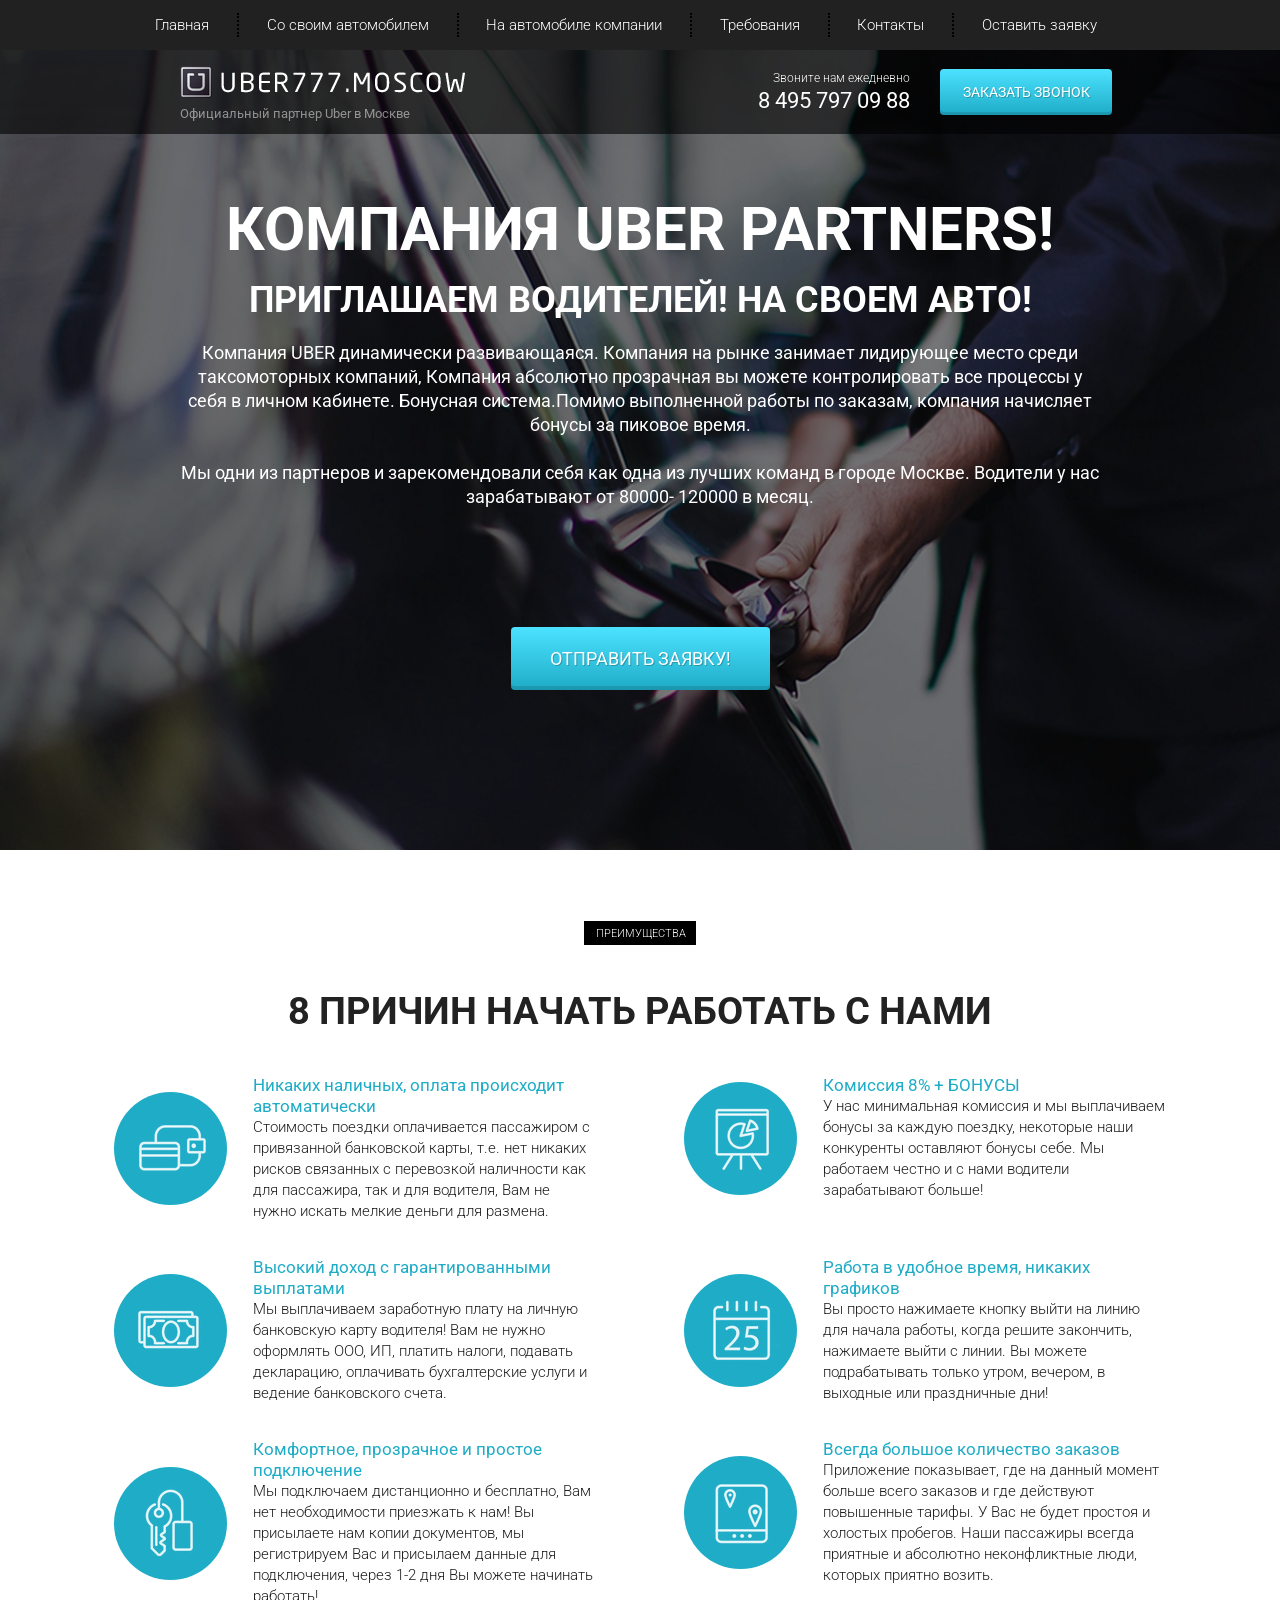
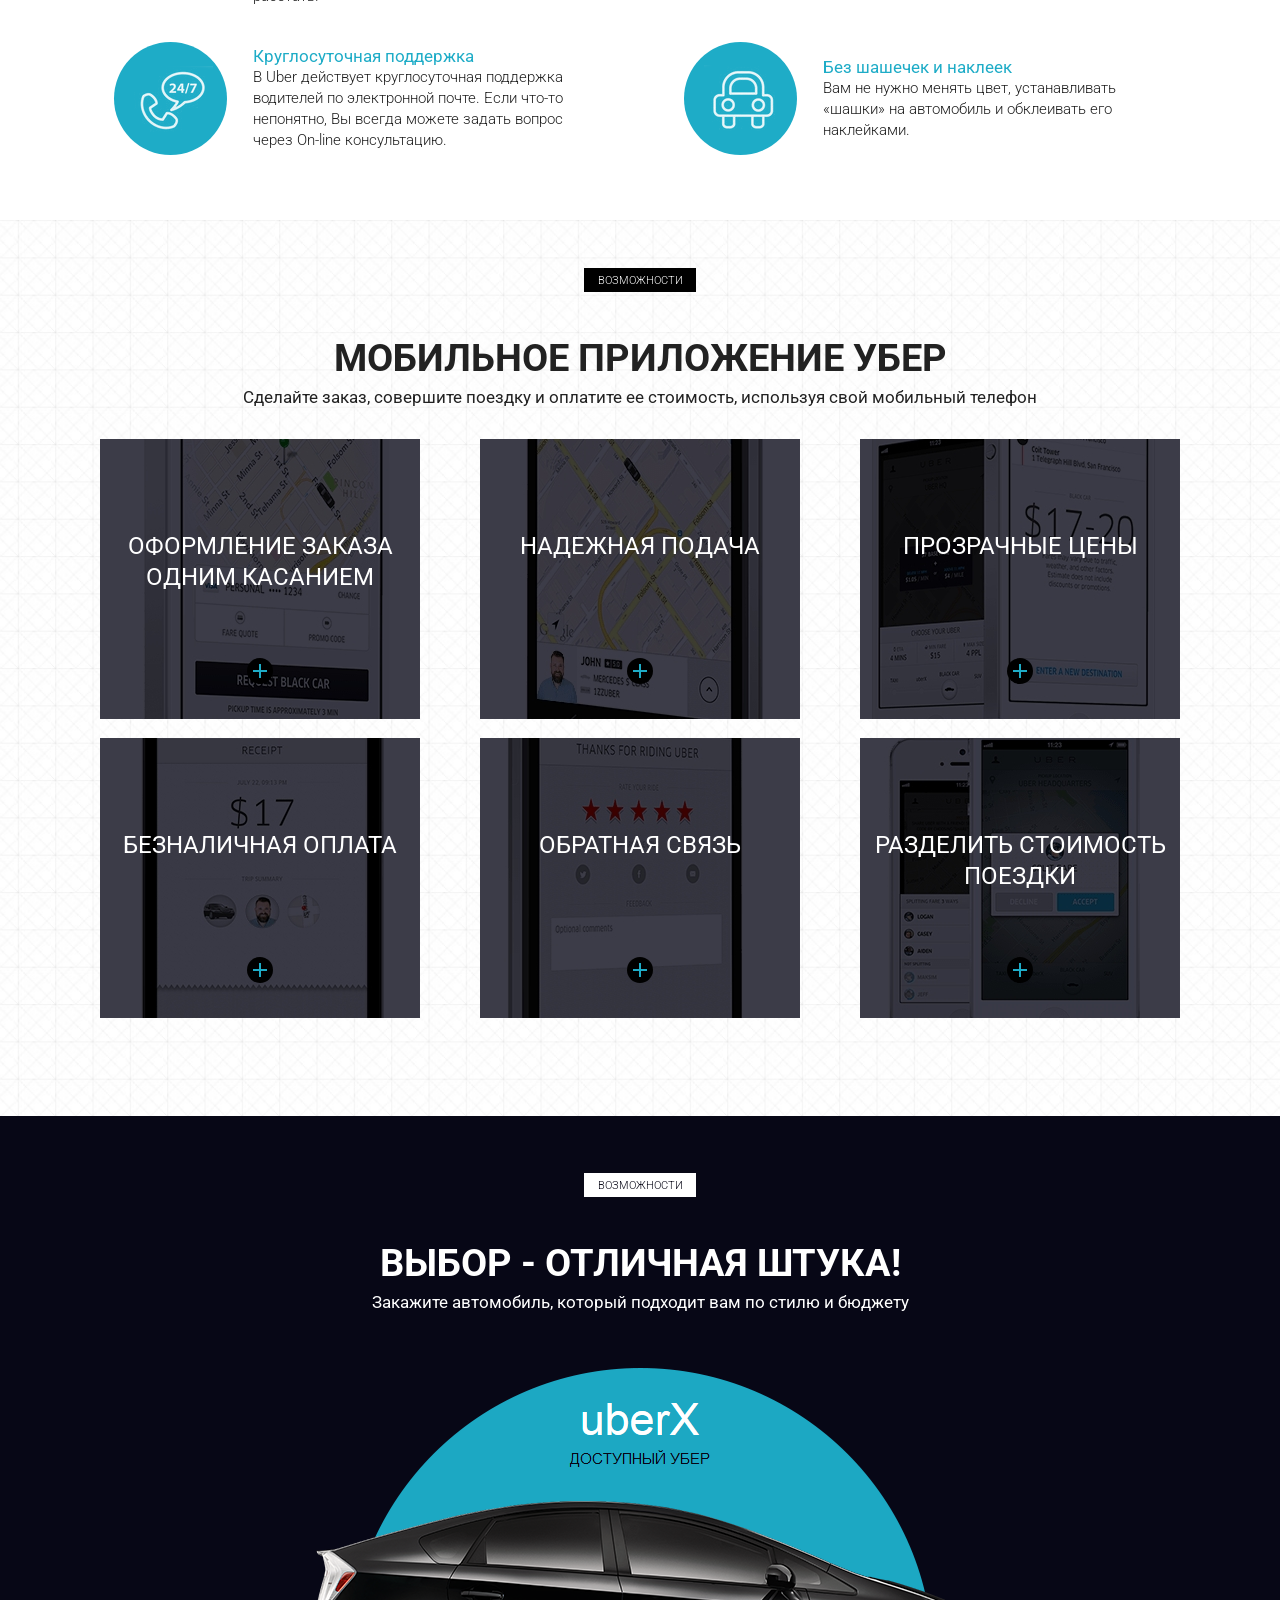
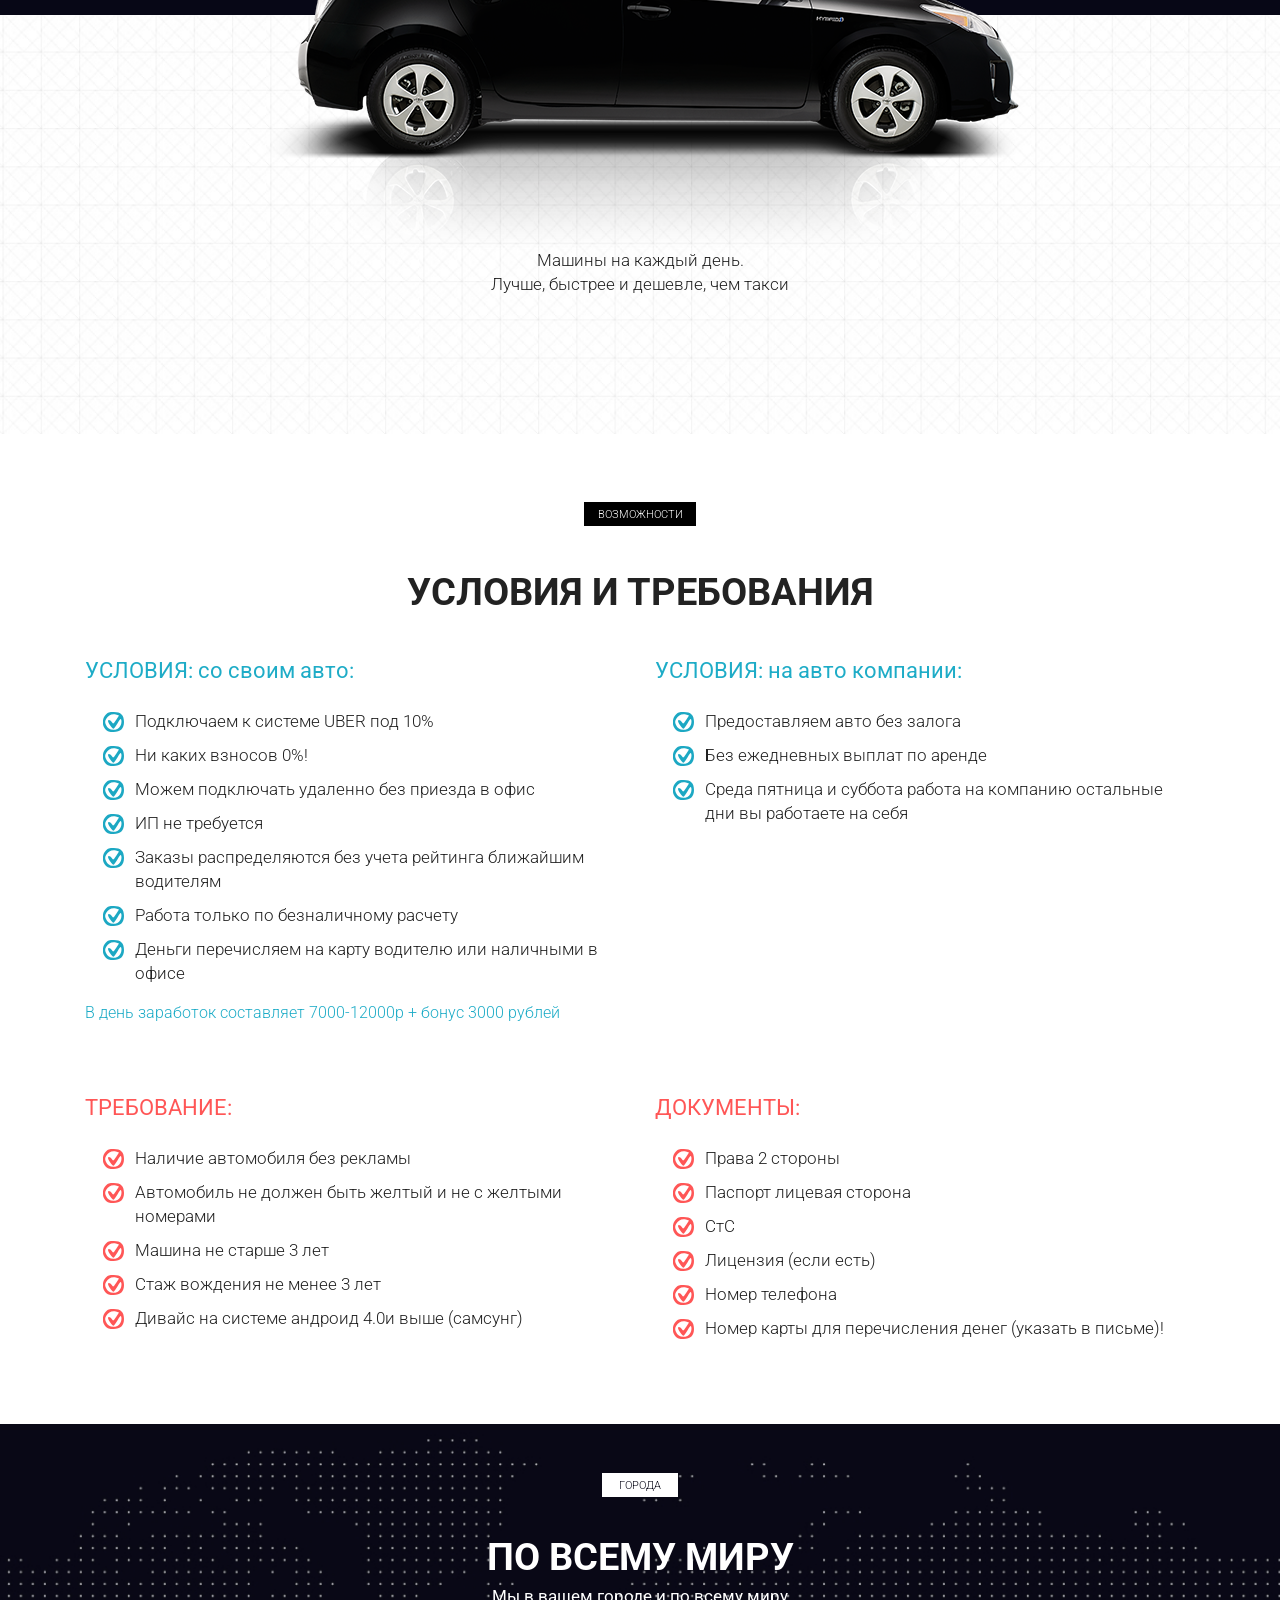
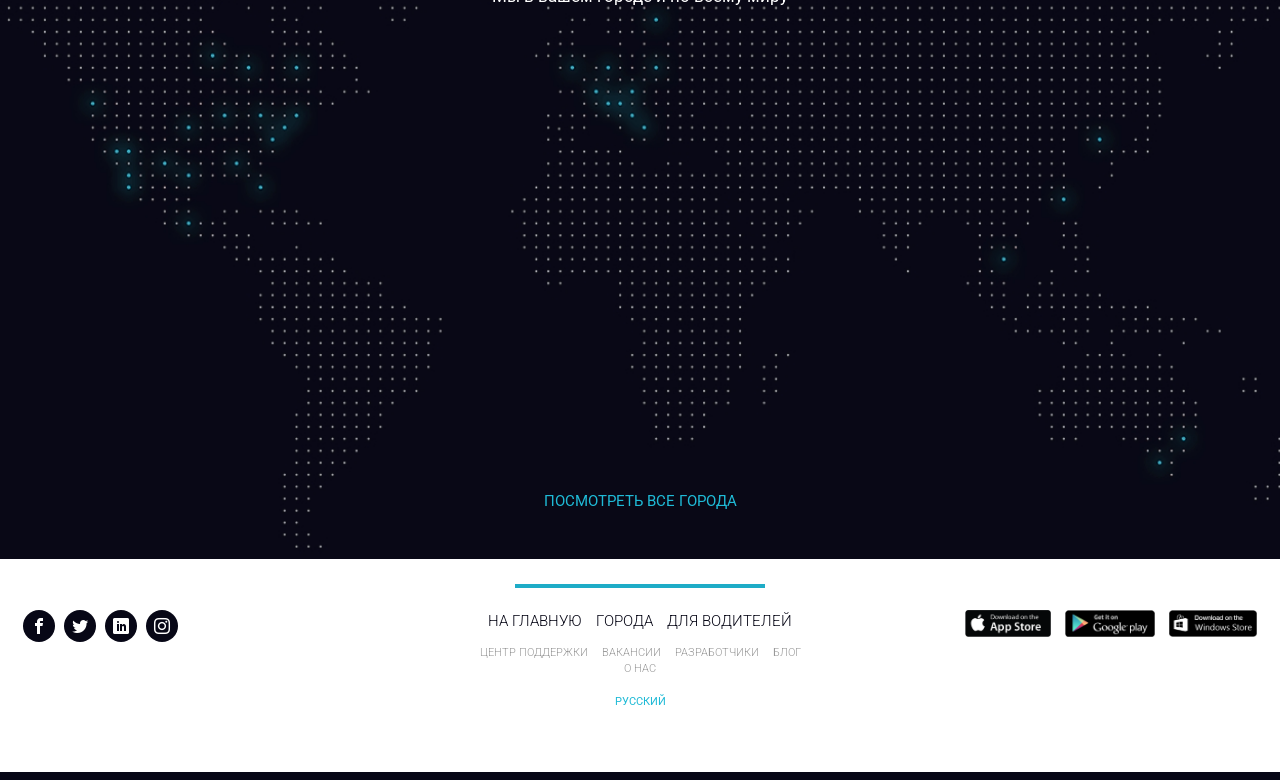
==== index.html @ c930a4eb "Add files via upload uber" ====
<!DOCTYPE html>
<html lang="en">
<head>
    <meta charset="UTF-8">
    <meta name="viewport" content="width=device-width, initial-scale=1.0">
    <meta http-equiv="X-UA-Compatible" content="ie=edge">
    <title>Uber</title>
    <meta name="description" content="Uber Partners Moscow">
    <link rel="icon" href="icons/favicon.ico" type="image/x-icon">
    <link rel="preconnect" href="https://fonts.googleapis.com">
    <link rel="preconnect" href="https://fonts.gstatic.com" crossorigin>
    <link href="https://fonts.googleapis.com/css2?family=Roboto:wght@300;400;700&display=swap" rel="stylesheet">
    <link rel="stylesheet" href="css/font.css">
    <link rel="stylesheet" href="css/bootstrap-reboot.min.css">
    <link rel="stylesheet" href="css/bootstrap-grid.min.css">
    <link rel="stylesheet" href="css/style.min.css">
</head>
<body>
    <header>

        <nav>
            <div class="container">
                <ul class="menu menu_active">
                    <li class="menu_item"><a href="#" class="menu_link">Главная</a></li>
                    <li class="menu_item"><a href="#conditions" class="menu_link">Со своим автомобилем</a></li>
                    <li class="menu_item"><a href="#conditions" class="menu_link">На автомобиле компании</a></li>
                    <li class="menu_item"><a href="#require" class="menu_link">Требования</a></li>
                    <li class="menu_item"><a href="#" class="menu_link">Контакты</a></li>
                    <li class="menu_item"><a href="#" class="menu_link">Оставить заявку</a></li>
                </ul>
            </div>
            <div class="hamburger hamburger_active">
                <span></span>
                <span></span>
                <span></span>
            </div>
        </nav>

        <div class="subheader">
            <div class="container">
                <div class="row">
                    <div class="col-6 col-md-4 offset-md-1">
                        <a href="#" class="subheader_logo"><img src="icons/logo.png" alt="logo"></a>
                        <div class="subheader_official">Официальный партнер Uber в Москве</div>
                    </div>
                    <div class="xs-hidden col-xl-2 offset-xl-2 col-md-3 offset-md-1">
                        <div class="subheader_call">Звоните нам ежедневно</div>
                        <a href="tel:84957970988" class="subheader_phone">8 495 797 09 88</a>
                    </div>
                    <div class="col-6 col-md-3 col-lg-2">
                        <a href="tel:84957970988" class="xs-visible subheader_phone">8 495 797 09 88</a>
<!--                         <a href="mailto:dzichonka@gmail.com">dzichonka@gmail.com"</a> -->
                        <button class="subheader_btn">заказать звонок</button>
                    </div>
                </div>
            </div>
        </div>

    </header>

    <section class="promo">
        <div class="container">
            <div class="row">
                <div class="col-md-12 col-lg-10 offset-lg-1">
                    <h1 class="promo_header">КОМПАНИЯ UBER PARTNERS!</h1>
                    <h2 class="promo_subheader">ПРИГЛАШАЕМ ВОДИТЕЛЕЙ! НА СВОЕМ АВТО!</h2>
                    <div class="xs-hidden promo_descr">Компания UBER  динамически развивающаяся. Компания на рынке занимает лидирующее место среди таксомоторных компаний, Компания абсолютно прозрачная вы можете контролировать все процессы у себя в личном кабинете. Бонуcная система.Помимо выполненной работы по заказам, компания начисляет бонусы за пиковое время.
                        <br><br>
                    Мы одни из партнеров и зарекомендовали себя как одна из лучших команд в городе Москве.  Водители у нас зарабатывают от 80000- 120000 в месяц.</div>
                    <button class="promo_btn">ОТПРАВИТЬ ЗАЯВКУ!</button>
                </div>
            </div>
        </div>
    </section>

    <section class="reasons">
        <div class="container">
            <div class="label">преимущества</div>
            <h2 class="title">8 причин начать работать с нами</h2>
            <div class="row">
                <div class="col-md-6">
                    <div class="reasons_block">
                        <div class="reasons_round">
                            <img src="icons/reasons/reason_1.png" alt="reason">
                        </div>
                        <div class="reasons_descr">
                            <div class="reasons_subtitle">Никаких наличных, оплата происходит автоматически</div>
                            <div class="reasons_text">Стоимость поездки оплачивается пассажиром с привязанной банковской карты, т.е. нет никаких рисков связанных с перевозкой наличности как для пассажира, так и для водителя, Вам не нужно искать мелкие деньги для размена.</div>
                        </div>
                    </div>
                </div>
                <div class="col-md-6">
                    <div class="reasons_block">
                        <div class="reasons_round">
                            <img src="icons/reasons/reason_2.png" alt="reason">
                        </div>
                        <div class="reasons_descr">
                            <div class="reasons_subtitle">Комиссия 8% + БОНУСЫ</div>
                            <div class="reasons_text">У нас минимальная комиссия и мы выплачиваем бонусы за каждую поездку, некоторые наши конкуренты оставляют бонусы себе. Мы работаем честно и с нами водители зарабатывают больше!</div>
                        </div>
                    </div>
                </div>
                <div class="col-md-6">
                    <div class="reasons_block">
                        <div class="reasons_round">
                            <img src="icons/reasons/reason_3.png" alt="reason">
                        </div>
                        <div class="reasons_descr">
                            <div class="reasons_subtitle">Высокий доход с гарантированными выплатами</div>
                            <div class="reasons_text">Мы выплачиваем заработную плату на личную банковскую карту водителя! Вам не нужно оформлять ООО, ИП, платить налоги, подавать декларацию, оплачивать бухгалтерские услуги и ведение банковского счета.</div>
                        </div>
                    </div>
                </div>
                <div class="col-md-6">
                    <div class="reasons_block">
                        <div class="reasons_round">
                            <img src="icons/reasons/reason_4.png" alt="reason">
                        </div>
                        <div class="reasons_descr">
                            <div class="reasons_subtitle">Работа в удобное время, никаких графиков</div>
                            <div class="reasons_text">Вы просто нажимаете кнопку выйти на линию для начала работы, когда решите закончить, нажимаете выйти с линии. Вы можете подрабатывать только утром, вечером, в выходные или праздничные дни!</div>
                        </div>
                    </div>
                </div>
                <div class="col-md-6">
                    <div class="reasons_block">
                        <div class="reasons_round">
                            <img src="icons/reasons/reason_5.png" alt="reason">
                        </div>
                        <div class="reasons_descr">
                            <div class="reasons_subtitle">Комфортное, прозрачное и простое подключение</div>
                            <div class="reasons_text">Мы подключаем дистанционно и бесплатно, Вам нет необходимости приезжать к нам! Вы присылаете нам копии документов, мы регистрируем Вас и присылаем данные для подключения, через 1-2 дня Вы можете начинать работать!</div>
                        </div>
                    </div>
                </div>
                <div class="col-md-6">
                    <div class="reasons_block">
                        <div class="reasons_round">
                            <img src="icons/reasons/reason_6.png" alt="reason">
                        </div>
                        <div class="reasons_descr">
                            <div class="reasons_subtitle">Всегда большое количество заказов</div>
                            <div class="reasons_text">Приложение показывает, где на данный момент больше всего заказов и где действуют повышенные тарифы. У Вас не будет простоя и холостых пробегов. Наши пассажиры всегда приятные и абсолютно неконфликтные люди, которых приятно возить.</div>
                        </div>
                    </div>
                </div>
                <div class="col-md-6">
                    <div class="reasons_block">
                        <div class="reasons_round">
                            <img src="icons/reasons/reason_7.png" alt="reason">
                        </div>
                        <div class="reasons_descr">
                            <div class="reasons_subtitle">Круглосуточная поддержка</div>
                            <div class="reasons_text">В Uber действует круглосуточная поддержка водителей по электронной почте. Если что-то непонятно, Вы всегда можете задать вопрос через On-line консультацию.</div>
                        </div>
                    </div>
                </div>
                <div class="col-md-6">
                    <div class="reasons_block">
                        <div class="reasons_round">
                            <img src="icons/reasons/reason_8.png" alt="reason">
                        </div>
                        <div class="reasons_descr">
                            <div class="reasons_subtitle">Без шашечек и наклеек</div>
                            <div class="reasons_text">Вам не нужно менять цвет, устанавливать «шашки» на автомобиль и обклеивать его наклейками.</div>
                        </div>
                    </div>
                </div>
            </div>
        </div>
    </section>

    <section class="mobile">
        <div class="container">
            <div class="label">Возможности</div>
            <h2 class="title">мобильное приложение убер</h2>
            <div class="subtitle">Сделайте заказ, совершите поездку и оплатите ее стоимость, используя свой мобильный телефон</div>
            <div class="row">
                <div class="col-md-6 col-xl-4">
                    <div class="mobile_item mobile_item_1">
                        <div class="mobile_item_subtitle">оформление заказа одним касанием</div>
                        <div class="mobile_item_plus"></div>
                    </div>
                </div>
                <div class="col-md-6 col-xl-4">
                    <div class="mobile_item mobile_item_2">
                        <div class="mobile_item_subtitle">надежная подача</div>
                        <div class="mobile_item_plus"></div>
                    </div>
                </div>
                <div class="col-md-6 col-xl-4">
                    <div class="mobile_item mobile_item_3">
                        <div class="mobile_item_subtitle">прозрачные цены</div>
                        <div class="mobile_item_plus"></div>
                    </div>
                </div>
                <div class="col-md-6 col-xl-4">
                    <div class="mobile_item mobile_item_4">
                        <div class="mobile_item_subtitle">безналичная оплата</div>
                        <div class="mobile_item_plus"></div>
                    </div>
                </div>
                <div class="col-md-6 col-xl-4">
                    <div class="mobile_item mobile_item_5">
                        <div class="mobile_item_subtitle">обратная связь</div>
                        <div class="mobile_item_plus"></div>
                    </div>
                </div>
                <div class="col-md-6 col-xl-4">
                    <div class="mobile_item mobile_item_6">
                        <div class="mobile_item_subtitle">разделить стоимость поездки</div>
                        <div class="mobile_item_plus"></div>
                    </div>
                </div>
            </div>
        </div>
    </section>

    <section class="car">
        <div class="container">
            <div class="black"></div>
            <div class="label">Возможности</div>
            <div class="title">Выбор - отличная штука!</div>
            <div class="subtitle">Закажите автомобиль, который подходит вам по стилю и бюджету</div>
            <img src="img/car.png" alt="car" class="car_img">
            <div class="car_descr">Машины на каждый день.<br>Лучше, быстрее и дешевле, чем такси</div>
        </div>
    </section>

    <section class="require" id="conditions">
        <div class="container">
            <div class="label">Возможности</div>
            <h2 class="title">условия и требования</h2>
            <div class="row">
                <div class="col-md-6">
                   <div class="require_block">
                        <div class="require_title">УСЛОВИЯ: со своим авто:</div>
                        <ul class="require_list">
                            <li>Подключаем к системе UBER  под 10%</li>
                            <li>Ни каких взносов  0%!</li>
                            <li>Можем подключать удаленно без приезда в офис</li>
                            <li>ИП не требуется</li>
                            <li>Заказы распределяются без учета рейтинга ближайшим водителям</li>
                            <li>Работа только по безналичному расчету</li>
                            <li>Деньги перечисляем на карту водителю или наличными в офисе</li>
                        </ul>
                        <div class="require_descr">В день заработок составляет 7000-12000р + бонус 3000 рублей</div>
                   </div>
                </div>
                <div class="col-md-6">
                    <div class="require_block">
                        <div class="require_title"  id="require">УСЛОВИЯ: на авто компании:</div>
                        <ul class="require_list">
                            <li>Предоставляем авто без залога</li>
                            <li>Без ежедневных выплат по аренде</li>
                            <li>Среда пятница и суббота работа на компанию остальные дни вы работаете на себя</li>
                        </ul>
                    </div>
                </div>
                <div class="col-md-6">
                    <div class="require_block pink">
                        <div class="require_title">ТРЕБОВАНИЕ:</div>
                        <ul class="require_list">
                            <li>Наличие автомобиля без рекламы</li>
                            <li>Автомобиль не должен быть желтый и не с желтыми номерами</li>
                            <li>Машина не старше 3 лет</li>
                            <li>Стаж вождения не менее 3 лет</li>
                            <li>Дивайс на системе андроид 4.0и выше (самсунг)</li>
                        </ul>
                    </div>
                </div>
                <div class="col-md-6">
                    <div class="require_block pink">
                        <div class="require_title">ДОКУМЕНТЫ:</div>
                        <ul class="require_list">
                            <li>Права 2 стороны</li>
                            <li>Паспорт лицевая сторона</li>
                            <li>СтС</li>
                            <li>Лицензия (если есть)</li>
                            <li>Номер телефона</li>
                            <li>Номер карты для перечисления денег (указать в письме)!</li>
                        </ul>
                    </div>
                </div>
            </div>
        </div>
    </section>

    <section class="world">
        <div class="container">
            <div class="label">города</div>
            <div class="title">По всему миру</div>
            <div class="subtitle">Мы в вашем городе и по всему миру</div>
            <a href="#" class="world_link">посмотреть все города</a>
        </div>
    </section>

    <footer>
        <div class="footer_wrapper">
            <div class="part">
                <div class="sonet">
                    <a href="">
                        <div class="sonet_circle"><span class="icon-facebook"></span></div>
                    </a>
                    <a href="">
                        <div class="sonet_circle"><span class="icon-twitter"></span></div>
                    </a>
                    <a href="">
                        <div class="sonet_circle"><span class="icon-linkedin"></span></div>
                    </a>
                    <a href="">
                        <div class="sonet_circle"><span class="icon-instagram"></span></div>
                    </a>
                </div>
            </div>
            <div class="part">
                <div class="links">
                    <div class="links_big">
                        <a href="#">на главную</a>
                        <a href="#">города</a>
                        <a href="#conditions">для водителей</a>
                    </div>
                    <div class="links_small">
                        <a href="#">центр поддержки</a>
                        <a href="#">вакансии</a>
                        <a href="#">разработчики</a>
                        <a href="#">блог</a>
                        <a href="#">о нас</a>
                    </div>
                    <div class="links_lang">
                        <a href="#">русский</a>
                    </div>
                </div>
            </div>
            <div class="part">
                <div class="stores">
                    <a class="stores_link" href="#"><img class="stores_img" src="icons/stores/app-store.png" alt="App  Store"></a>
                    <a class="stores_link" href="#"><img class="stores_img" src="icons/stores/google-play.png" alt="Google Play"></a>
                    <a class="stores_link" href="#"><img class="stores_img" src="icons/stores/windows-store.png" alt="Windows Store"></a>
                </div>
            </div>
        </div>

    </footer>

    <script src="js/script.js"></script>

</body>
</html>
---- css/font.css ----
@font-face {
  font-family: 'icomoon';
  src:  url('../fonts/icomoon.eot?dhnadi');
  src:  url('f../onts/icomoon.eot?dhnadi#iefix') format('embedded-opentype'),
    url('../fonts/icomoon.ttf?dhnadi') format('truetype'),
    url('../fonts/icomoon.woff?dhnadi') format('woff'),
    url('../fonts/icomoon.svg?dhnadi#icomoon') format('svg');
  font-weight: normal;
  font-style: normal;
  font-display: block;
}

[class^="icon-"], [class*=" icon-"] {
  /* use !important to prevent issues with browser extensions that change fonts */
  font-family: 'icomoon' !important;
  font-style: normal;
  font-weight: normal;
  font-variant: normal;
  text-transform: none;
  line-height: 1;

  /* Better Font Rendering =========== */
  -webkit-font-smoothing: antialiased;
  -moz-osx-font-smoothing: grayscale;
}

.icon-facebook:before {
  content: "\ea90";
}
.icon-instagram:before {
  content: "\ea92";
}
.icon-twitter:before {
  content: "\ea96";
}
.icon-linkedin:before {
  content: "\eac9";
}
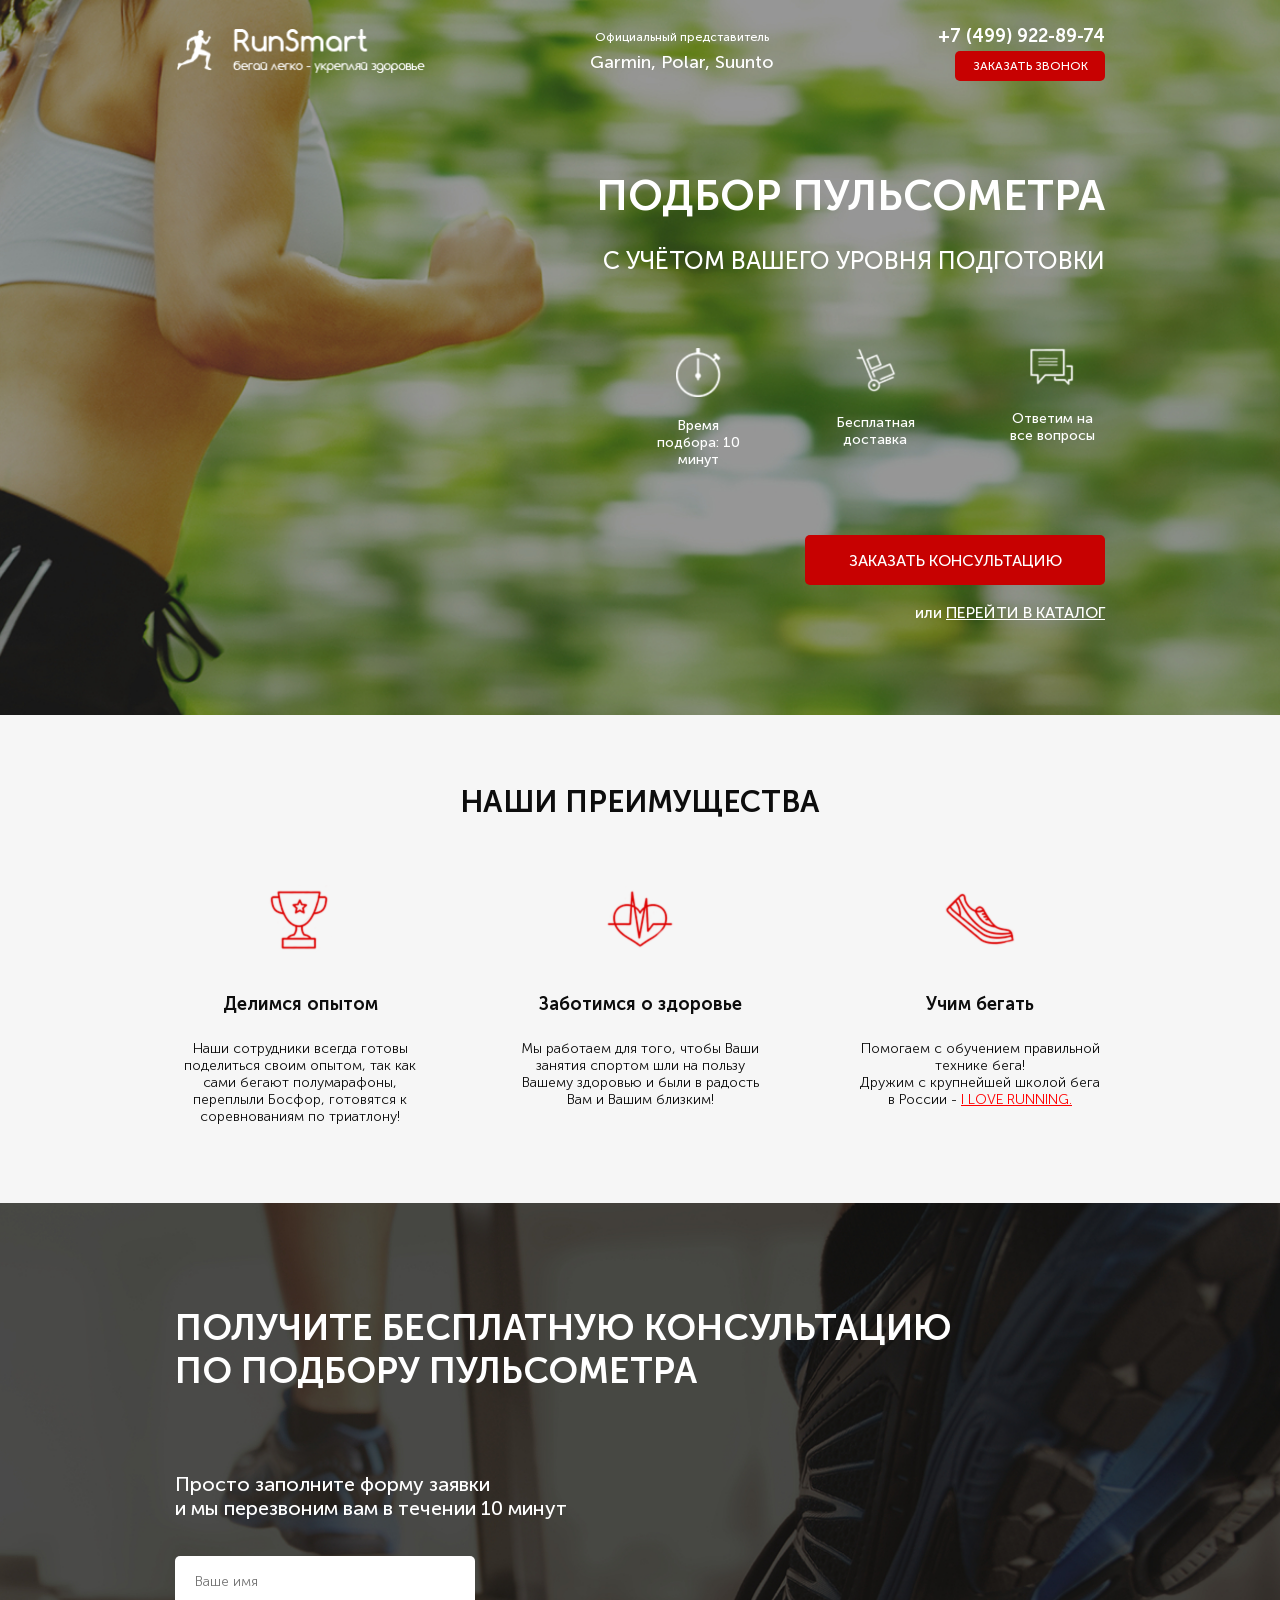
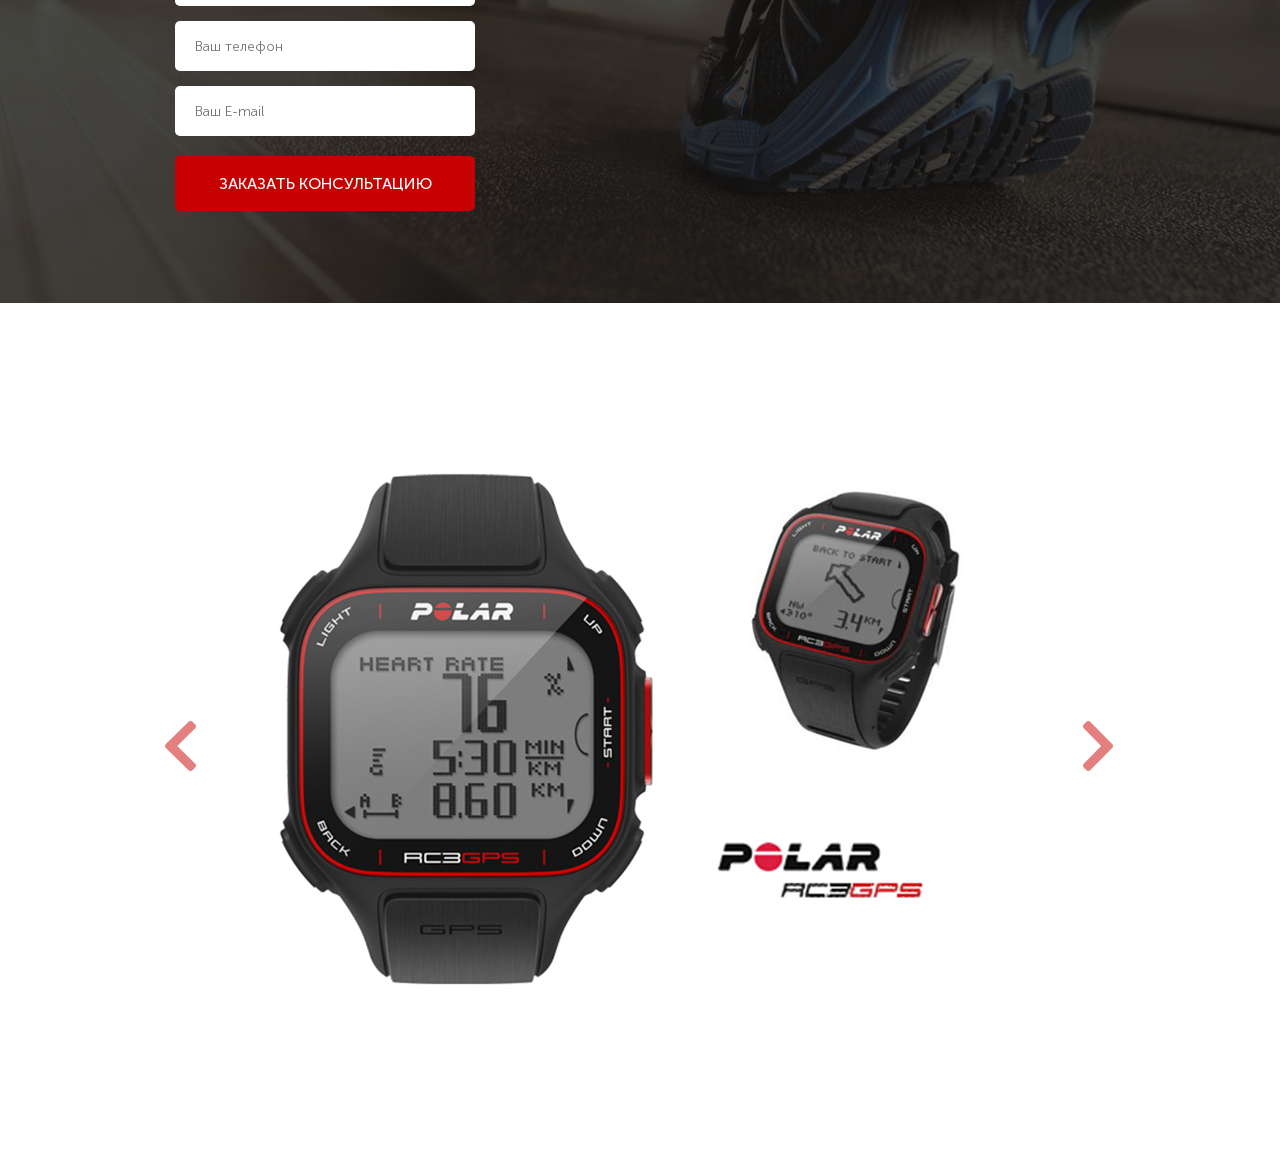
==== commit 0448c326: "PULSE" ====
--- a/index.html
+++ b/index.html
@@ -1,349 +1,162 @@
 <!DOCTYPE html>
-<html lang="en">
+<html lang="ru">
+
 <head>
     <meta charset="UTF-8">
+    <meta http-equiv="X-UA-Compatible" content="IE=edge">
     <meta name="viewport" content="width=device-width, initial-scale=1.0">
-    <meta http-equiv="X-UA-Compatible" content="ie=edge">
-    <title>Uber</title>
-    <meta name="description" content="Uber Partners Moscow">
-    <link rel="icon" href="icons/favicon.ico" type="image/x-icon">
-    <link rel="preconnect" href="https://fonts.googleapis.com">
-    <link rel="preconnect" href="https://fonts.gstatic.com" crossorigin>
-    <link href="https://fonts.googleapis.com/css2?family=Roboto:wght@300;400;700&display=swap" rel="stylesheet">
-    <link rel="stylesheet" href="css/font.css">
-    <link rel="stylesheet" href="css/bootstrap-reboot.min.css">
-    <link rel="stylesheet" href="css/bootstrap-grid.min.css">
+    <meta name="description" content="Run Smart пульсометры">
+    <link rel="icon" href="icons/favicon.ico">
+    <link rel="stylesheet" href="css/bootstrap-reboot.css">
+    <link rel="stylesheet" href="https://cdn.jsdelivr.net/npm/bootstrap@4.3.1/dist/css/bootstrap.min.css"
+        integrity="sha384-ggOyR0iXCbMQv3Xipma34MD+dH/1fQ784/j6cY/iJTQUOhcWr7x9JvoRxT2MZw1T" crossorigin="anonymous">
+    <!-- <link rel="stylesheet" href="css/tiny-slider.css"> -->
+    <!-- <link rel="stylesheet" href="css/slick.css"> -->
+    <!-- <link rel="stylesheet" href="css/bootstrap-grid.css"> -->
     <link rel="stylesheet" href="css/style.min.css">
+    <title>Pulse</title>
 </head>
+
 <body>
-    <header>
-
-        <nav>
-            <div class="container">
-                <ul class="menu menu_active">
-                    <li class="menu_item"><a href="#" class="menu_link">Главная</a></li>
-                    <li class="menu_item"><a href="#conditions" class="menu_link">Со своим автомобилем</a></li>
-                    <li class="menu_item"><a href="#conditions" class="menu_link">На автомобиле компании</a></li>
-                    <li class="menu_item"><a href="#require" class="menu_link">Требования</a></li>
-                    <li class="menu_item"><a href="#" class="menu_link">Контакты</a></li>
-                    <li class="menu_item"><a href="#" class="menu_link">Оставить заявку</a></li>
-                </ul>
-            </div>
-            <div class="hamburger hamburger_active">
-                <span></span>
-                <span></span>
-                <span></span>
-            </div>
-        </nav>
-
-        <div class="subheader">
-            <div class="container">
-                <div class="row">
-                    <div class="col-6 col-md-4 offset-md-1">
-                        <a href="#" class="subheader_logo"><img src="icons/logo.png" alt="logo"></a>
-                        <div class="subheader_official">Официальный партнер Uber в Москве</div>
+    <section class="promo">
+        <div class="container">
+            <header class="header">
+                <a href="#" class="header__logo">
+                    <img src="icons/logo_runsmart.png" alt="logo">
+                </a>
+                <div class="header__official">
+                    Официальный представитель
+                    <span>Garmin, Polar, Suunto</span>
+                </div>
+                <div class="header__contacts">
+                    <a href="tel:+74999228974" class="header__phone">+7 (499) 922-89-74</a>
+                    <button class="button">заказать звонок</button>
+                </div>
+            </header>
+            <div class="promo__wrapper">
+                <h1 class="promo__header">Подбор пульсометра</h1>
+                <h2 class="promo__subheader">с учётом Вашего уровня подготовки</h2>
+                <div class="promo__icons">
+                    <div class="promo__icon">
+                        <img src="icons/selection/timer.png" alt="timer">
+                        Время подбора: 10 минут
                     </div>
-                    <div class="xs-hidden col-xl-2 offset-xl-2 col-md-3 offset-md-1">
-                        <div class="subheader_call">Звоните нам ежедневно</div>
-                        <a href="tel:84957970988" class="subheader_phone">8 495 797 09 88</a>
+                    <div class="promo__icon">
+                        <img src="icons/selection/cart.png" alt="hand cart">
+                        Бесплатная доставка
                     </div>
-                    <div class="col-6 col-md-3 col-lg-2">
-                        <a href="tel:84957970988" class="xs-visible subheader_phone">8 495 797 09 88</a>
-<!--                         <a href="mailto:dzichonka@gmail.com">dzichonka@gmail.com"</a> -->
-                        <button class="subheader_btn">заказать звонок</button>
+                    <div class="promo__icon">
+                        <img src="icons/selection/messages.png" alt="messages">
+                        Ответим на все вопросы
                     </div>
                 </div>
-            </div>
-        </div>
-
-    </header>
-
-    <section class="promo">
-        <div class="container">
-            <div class="row">
-                <div class="col-md-12 col-lg-10 offset-lg-1">
-                    <h1 class="promo_header">КОМПАНИЯ UBER PARTNERS!</h1>
-                    <h2 class="promo_subheader">ПРИГЛАШАЕМ ВОДИТЕЛЕЙ! НА СВОЕМ АВТО!</h2>
-                    <div class="xs-hidden promo_descr">Компания UBER  динамически развивающаяся. Компания на рынке занимает лидирующее место среди таксомоторных компаний, Компания абсолютно прозрачная вы можете контролировать все процессы у себя в личном кабинете. Бонуcная система.Помимо выполненной работы по заказам, компания начисляет бонусы за пиковое время.
-                        <br><br>
-                    Мы одни из партнеров и зарекомендовали себя как одна из лучших команд в городе Москве.  Водители у нас зарабатывают от 80000- 120000 в месяц.</div>
-                    <button class="promo_btn">ОТПРАВИТЬ ЗАЯВКУ!</button>
+                <button class="button button_main">заказать кОНСУЛЬТАЦИЮ</button>
+                <div class="promo__link">
+                    или
+                    <a href="#">ПЕРЕЙТИ В КАТАЛОГ</a>
                 </div>
             </div>
         </div>
     </section>
 
-    <section class="reasons">
+    <section class="advantages">
         <div class="container">
-            <div class="label">преимущества</div>
-            <h2 class="title">8 причин начать работать с нами</h2>
-            <div class="row">
-                <div class="col-md-6">
-                    <div class="reasons_block">
-                        <div class="reasons_round">
-                            <img src="icons/reasons/reason_1.png" alt="reason">
-                        </div>
-                        <div class="reasons_descr">
-                            <div class="reasons_subtitle">Никаких наличных, оплата происходит автоматически</div>
-                            <div class="reasons_text">Стоимость поездки оплачивается пассажиром с привязанной банковской карты, т.е. нет никаких рисков связанных с перевозкой наличности как для пассажира, так и для водителя, Вам не нужно искать мелкие деньги для размена.</div>
-                        </div>
+            <h2 class="title">НАШИ ПРЕИМУЩЕСТВА</h2>
+            <div class="advantages__wrapper">
+                <div class="advantages__item">
+                    <img src="icons/advantages/cup.png" alt="cup" class="advantages__icon">
+                    <div class="advantages__header">Делимся опытом</div>
+                    <div class="advantages__descr">Наши сотрудники всегда готовы поделиться своим опытом, так как сами
+                        бегают полумарафоны, переплыли Босфор, готовятся к соревнованиям по триатлону!
                     </div>
                 </div>
-                <div class="col-md-6">
-                    <div class="reasons_block">
-                        <div class="reasons_round">
-                            <img src="icons/reasons/reason_2.png" alt="reason">
-                        </div>
-                        <div class="reasons_descr">
-                            <div class="reasons_subtitle">Комиссия 8% + БОНУСЫ</div>
-                            <div class="reasons_text">У нас минимальная комиссия и мы выплачиваем бонусы за каждую поездку, некоторые наши конкуренты оставляют бонусы себе. Мы работаем честно и с нами водители зарабатывают больше!</div>
-                        </div>
+                <div class="advantages__item">
+                    <img src="icons/advantages/heart.png" alt="hart" class="advantages__icon">
+                    <div class="advantages__header">Заботимся о здоровье</div>
+                    <div class="advantages__descr">Мы работаем для того, чтобы Ваши занятия спортом шли на пользу Вашему
+                        здоровью и были в радость Вам и Вашим близким!
                     </div>
                 </div>
-                <div class="col-md-6">
-                    <div class="reasons_block">
-                        <div class="reasons_round">
-                            <img src="icons/reasons/reason_3.png" alt="reason">
-                        </div>
-                        <div class="reasons_descr">
-                            <div class="reasons_subtitle">Высокий доход с гарантированными выплатами</div>
-                            <div class="reasons_text">Мы выплачиваем заработную плату на личную банковскую карту водителя! Вам не нужно оформлять ООО, ИП, платить налоги, подавать декларацию, оплачивать бухгалтерские услуги и ведение банковского счета.</div>
-                        </div>
-                    </div>
-                </div>
-                <div class="col-md-6">
-                    <div class="reasons_block">
-                        <div class="reasons_round">
-                            <img src="icons/reasons/reason_4.png" alt="reason">
-                        </div>
-                        <div class="reasons_descr">
-                            <div class="reasons_subtitle">Работа в удобное время, никаких графиков</div>
-                            <div class="reasons_text">Вы просто нажимаете кнопку выйти на линию для начала работы, когда решите закончить, нажимаете выйти с линии. Вы можете подрабатывать только утром, вечером, в выходные или праздничные дни!</div>
-                        </div>
-                    </div>
-                </div>
-                <div class="col-md-6">
-                    <div class="reasons_block">
-                        <div class="reasons_round">
-                            <img src="icons/reasons/reason_5.png" alt="reason">
-                        </div>
-                        <div class="reasons_descr">
-                            <div class="reasons_subtitle">Комфортное, прозрачное и простое подключение</div>
-                            <div class="reasons_text">Мы подключаем дистанционно и бесплатно, Вам нет необходимости приезжать к нам! Вы присылаете нам копии документов, мы регистрируем Вас и присылаем данные для подключения, через 1-2 дня Вы можете начинать работать!</div>
-                        </div>
-                    </div>
-                </div>
-                <div class="col-md-6">
-                    <div class="reasons_block">
-                        <div class="reasons_round">
-                            <img src="icons/reasons/reason_6.png" alt="reason">
-                        </div>
-                        <div class="reasons_descr">
-                            <div class="reasons_subtitle">Всегда большое количество заказов</div>
-                            <div class="reasons_text">Приложение показывает, где на данный момент больше всего заказов и где действуют повышенные тарифы. У Вас не будет простоя и холостых пробегов. Наши пассажиры всегда приятные и абсолютно неконфликтные люди, которых приятно возить.</div>
-                        </div>
-                    </div>
-                </div>
-                <div class="col-md-6">
-                    <div class="reasons_block">
-                        <div class="reasons_round">
-                            <img src="icons/reasons/reason_7.png" alt="reason">
-                        </div>
-                        <div class="reasons_descr">
-                            <div class="reasons_subtitle">Круглосуточная поддержка</div>
-                            <div class="reasons_text">В Uber действует круглосуточная поддержка водителей по электронной почте. Если что-то непонятно, Вы всегда можете задать вопрос через On-line консультацию.</div>
-                        </div>
-                    </div>
-                </div>
-                <div class="col-md-6">
-                    <div class="reasons_block">
-                        <div class="reasons_round">
-                            <img src="icons/reasons/reason_8.png" alt="reason">
-                        </div>
-                        <div class="reasons_descr">
-                            <div class="reasons_subtitle">Без шашечек и наклеек</div>
-                            <div class="reasons_text">Вам не нужно менять цвет, устанавливать «шашки» на автомобиль и обклеивать его наклейками.</div>
-                        </div>
+                <div class="advantages__item">
+                    <img src="icons/advantages/shoe.png" alt="shoe" class="advantages__icon">
+                    <div class="advantages__header">Учим бегать</div>
+                    <div class="advantages__descr">Помогаем с обучением правильной технике бега!<br>
+                        Дружим с крупнейшей школой бега в России - <a href="#">I LOVE RUNNING.</a>
                     </div>
                 </div>
             </div>
         </div>
     </section>
 
-    <section class="mobile">
+    <section class="consultation">
         <div class="container">
-            <div class="label">Возможности</div>
-            <h2 class="title">мобильное приложение убер</h2>
-            <div class="subtitle">Сделайте заказ, совершите поездку и оплатите ее стоимость, используя свой мобильный телефон</div>
-            <div class="row">
-                <div class="col-md-6 col-xl-4">
-                    <div class="mobile_item mobile_item_1">
-                        <div class="mobile_item_subtitle">оформление заказа одним касанием</div>
-                        <div class="mobile_item_plus"></div>
-                    </div>
-                </div>
-                <div class="col-md-6 col-xl-4">
-                    <div class="mobile_item mobile_item_2">
-                        <div class="mobile_item_subtitle">надежная подача</div>
-                        <div class="mobile_item_plus"></div>
-                    </div>
-                </div>
-                <div class="col-md-6 col-xl-4">
-                    <div class="mobile_item mobile_item_3">
-                        <div class="mobile_item_subtitle">прозрачные цены</div>
-                        <div class="mobile_item_plus"></div>
-                    </div>
-                </div>
-                <div class="col-md-6 col-xl-4">
-                    <div class="mobile_item mobile_item_4">
-                        <div class="mobile_item_subtitle">безналичная оплата</div>
-                        <div class="mobile_item_plus"></div>
-                    </div>
-                </div>
-                <div class="col-md-6 col-xl-4">
-                    <div class="mobile_item mobile_item_5">
-                        <div class="mobile_item_subtitle">обратная связь</div>
-                        <div class="mobile_item_plus"></div>
-                    </div>
-                </div>
-                <div class="col-md-6 col-xl-4">
-                    <div class="mobile_item mobile_item_6">
-                        <div class="mobile_item_subtitle">разделить стоимость поездки</div>
-                        <div class="mobile_item_plus"></div>
-                    </div>
-                </div>
+            <div class="consultation_wrapper">
+                <h2 class="title title_left">Получите бесплатную консультацию<br>
+                    по подбору пульсометра </h2>
+                <div class="consultation__descr">Просто заполните форму заявки<br>
+                    и мы перезвоним вам в течении 10 минут</div>
+                <form class="feed-form" action="#">
+                    <input name="name" required placeholder="Ваше имя" type="text">
+                    <input name="phone" required placeholder="Ваш телефон" type="tel">
+                    <input name="e-mail" required placeholder="Ваш E-mail" type="email">
+                    <button class="button button_submit">заказать кОНСУЛЬТАЦИЮ</button>
+                    <!-- <textarea name="" id="" cols="30" rows="10"></textarea> -->
+                    <!-- <input type="submit" value="заказать кОНСУЛЬТАЦИЮ"> -->
+                </form>
             </div>
         </div>
     </section>
 
-    <section class="car">
+    <section class="carousel">
         <div class="container">
-            <div class="black"></div>
-            <div class="label">Возможности</div>
-            <div class="title">Выбор - отличная штука!</div>
-            <div class="subtitle">Закажите автомобиль, который подходит вам по стилю и бюджету</div>
-            <img src="img/car.png" alt="car" class="car_img">
-            <div class="car_descr">Машины на каждый день.<br>Лучше, быстрее и дешевле, чем такси</div>
+            <div id="carouselBootstrap" class="carousel slide" data-ride="carousel">
+                <div class="carousel-inner">
+                    <div class="carousel-item active">
+                        <img src="img/carousel/carousel1.jpg" class="d-block w-100" alt="slide1">
+                    </div>
+                    <div class="carousel-item">
+                        <img src="img/carousel/carousel2.jpg" class="d-block w-100" alt="slide2">
+                    </div>
+                    <div class="carousel-item">
+                        <img src="img/carousel/carousel3.jpg" class="d-block w-100" alt="slide3">
+                    </div>
+                </div>
+                <a class="carousel-control-prev" href="#carouselBootstrap" role="button" data-slide="prev">
+                    <span class="carousel-control-prev-icon" aria-hidden="true"><img src="icons/arrows/left.svg"></span>
+                    <span class="sr-only">Previous</span>
+                </a>
+                <a class="carousel-control-next" href="#carouselBootstrap" role="button" data-slide="next">
+                    <span class="carousel-control-next-icon" aria-hidden="true"><img
+                            src="icons/arrows/right.svg"></span>
+                    <span class="sr-only">Next</span>
+                </a>
+            </div>
+            <!--             <div class="carousel__wrapper">
+                <div><img src="img/carousel/carousel1.jpg" alt=""></div>
+                <div><img src="img/carousel/carousel2.jpg" alt=""></div>
+                <div><img src="img/carousel/carousel3.jpg" alt=""></div>
+            </div>
+            <button type="button" class="prev"><img src="icons/arrows/left.svg"></button>
+            <button type="button" class="next"><img src="icons/arrows/right.svg"></button> -->
         </div>
     </section>
 
-    <section class="require" id="conditions">
-        <div class="container">
-            <div class="label">Возможности</div>
-            <h2 class="title">условия и требования</h2>
-            <div class="row">
-                <div class="col-md-6">
-                   <div class="require_block">
-                        <div class="require_title">УСЛОВИЯ: со своим авто:</div>
-                        <ul class="require_list">
-                            <li>Подключаем к системе UBER  под 10%</li>
-                            <li>Ни каких взносов  0%!</li>
-                            <li>Можем подключать удаленно без приезда в офис</li>
-                            <li>ИП не требуется</li>
-                            <li>Заказы распределяются без учета рейтинга ближайшим водителям</li>
-                            <li>Работа только по безналичному расчету</li>
-                            <li>Деньги перечисляем на карту водителю или наличными в офисе</li>
-                        </ul>
-                        <div class="require_descr">В день заработок составляет 7000-12000р + бонус 3000 рублей</div>
-                   </div>
-                </div>
-                <div class="col-md-6">
-                    <div class="require_block">
-                        <div class="require_title"  id="require">УСЛОВИЯ: на авто компании:</div>
-                        <ul class="require_list">
-                            <li>Предоставляем авто без залога</li>
-                            <li>Без ежедневных выплат по аренде</li>
-                            <li>Среда пятница и суббота работа на компанию остальные дни вы работаете на себя</li>
-                        </ul>
-                    </div>
-                </div>
-                <div class="col-md-6">
-                    <div class="require_block pink">
-                        <div class="require_title">ТРЕБОВАНИЕ:</div>
-                        <ul class="require_list">
-                            <li>Наличие автомобиля без рекламы</li>
-                            <li>Автомобиль не должен быть желтый и не с желтыми номерами</li>
-                            <li>Машина не старше 3 лет</li>
-                            <li>Стаж вождения не менее 3 лет</li>
-                            <li>Дивайс на системе андроид 4.0и выше (самсунг)</li>
-                        </ul>
-                    </div>
-                </div>
-                <div class="col-md-6">
-                    <div class="require_block pink">
-                        <div class="require_title">ДОКУМЕНТЫ:</div>
-                        <ul class="require_list">
-                            <li>Права 2 стороны</li>
-                            <li>Паспорт лицевая сторона</li>
-                            <li>СтС</li>
-                            <li>Лицензия (если есть)</li>
-                            <li>Номер телефона</li>
-                            <li>Номер карты для перечисления денег (указать в письме)!</li>
-                        </ul>
-                    </div>
-                </div>
-            </div>
-        </div>
-    </section>
-
-    <section class="world">
-        <div class="container">
-            <div class="label">города</div>
-            <div class="title">По всему миру</div>
-            <div class="subtitle">Мы в вашем городе и по всему миру</div>
-            <a href="#" class="world_link">посмотреть все города</a>
-        </div>
-    </section>
-
-    <footer>
-        <div class="footer_wrapper">
-            <div class="part">
-                <div class="sonet">
-                    <a href="">
-                        <div class="sonet_circle"><span class="icon-facebook"></span></div>
-                    </a>
-                    <a href="">
-                        <div class="sonet_circle"><span class="icon-twitter"></span></div>
-                    </a>
-                    <a href="">
-                        <div class="sonet_circle"><span class="icon-linkedin"></span></div>
-                    </a>
-                    <a href="">
-                        <div class="sonet_circle"><span class="icon-instagram"></span></div>
-                    </a>
-                </div>
-            </div>
-            <div class="part">
-                <div class="links">
-                    <div class="links_big">
-                        <a href="#">на главную</a>
-                        <a href="#">города</a>
-                        <a href="#conditions">для водителей</a>
-                    </div>
-                    <div class="links_small">
-                        <a href="#">центр поддержки</a>
-                        <a href="#">вакансии</a>
-                        <a href="#">разработчики</a>
-                        <a href="#">блог</a>
-                        <a href="#">о нас</a>
-                    </div>
-                    <div class="links_lang">
-                        <a href="#">русский</a>
-                    </div>
-                </div>
-            </div>
-            <div class="part">
-                <div class="stores">
-                    <a class="stores_link" href="#"><img class="stores_img" src="icons/stores/app-store.png" alt="App  Store"></a>
-                    <a class="stores_link" href="#"><img class="stores_img" src="icons/stores/google-play.png" alt="Google Play"></a>
-                    <a class="stores_link" href="#"><img class="stores_img" src="icons/stores/windows-store.png" alt="Windows Store"></a>
-                </div>
-            </div>
-        </div>
-
-    </footer>
-
+    <!--     <script type="text/javascript" src="https://code.jquery.com/jquery-1.11.0.min.js"></script>
+    <script type="text/javascript" src="https://code.jquery.com/jquery-migrate-1.2.1.min.js"></script>
+    <script type="text/javascript" src="js/slick.min.js"></script> -->
+    <!-- <script src="https://cdnjs.cloudflare.com/ajax/libs/tiny-slider/2.9.2/min/tiny-slider.js"></script> -->
+    <script src="https://code.jquery.com/jquery-3.3.1.slim.min.js"
+        integrity="sha384-q8i/X+965DzO0rT7abK41JStQIAqVgRVzpbzo5smXKp4YfRvH+8abtTE1Pi6jizo"
+        crossorigin="anonymous"></script>
+    <script src="https://cdn.jsdelivr.net/npm/popper.js@1.14.7/dist/umd/popper.min.js"
+        integrity="sha384-UO2eT0CpHqdSJQ6hJty5KVphtPhzWj9WO1clHTMGa3JDZwrnQq4sF86dIHNDz0W1"
+        crossorigin="anonymous"></script>
+    <script src="https://cdn.jsdelivr.net/npm/bootstrap@4.3.1/dist/js/bootstrap.min.js"
+        integrity="sha384-JjSmVgyd0p3pXB1rRibZUAYoIIy6OrQ6VrjIEaFf/nJGzIxFDsf4x0xIM+B07jRM"
+        crossorigin="anonymous"></script>
     <script src="js/script.js"></script>
 
+
 </body>
+
 </html>
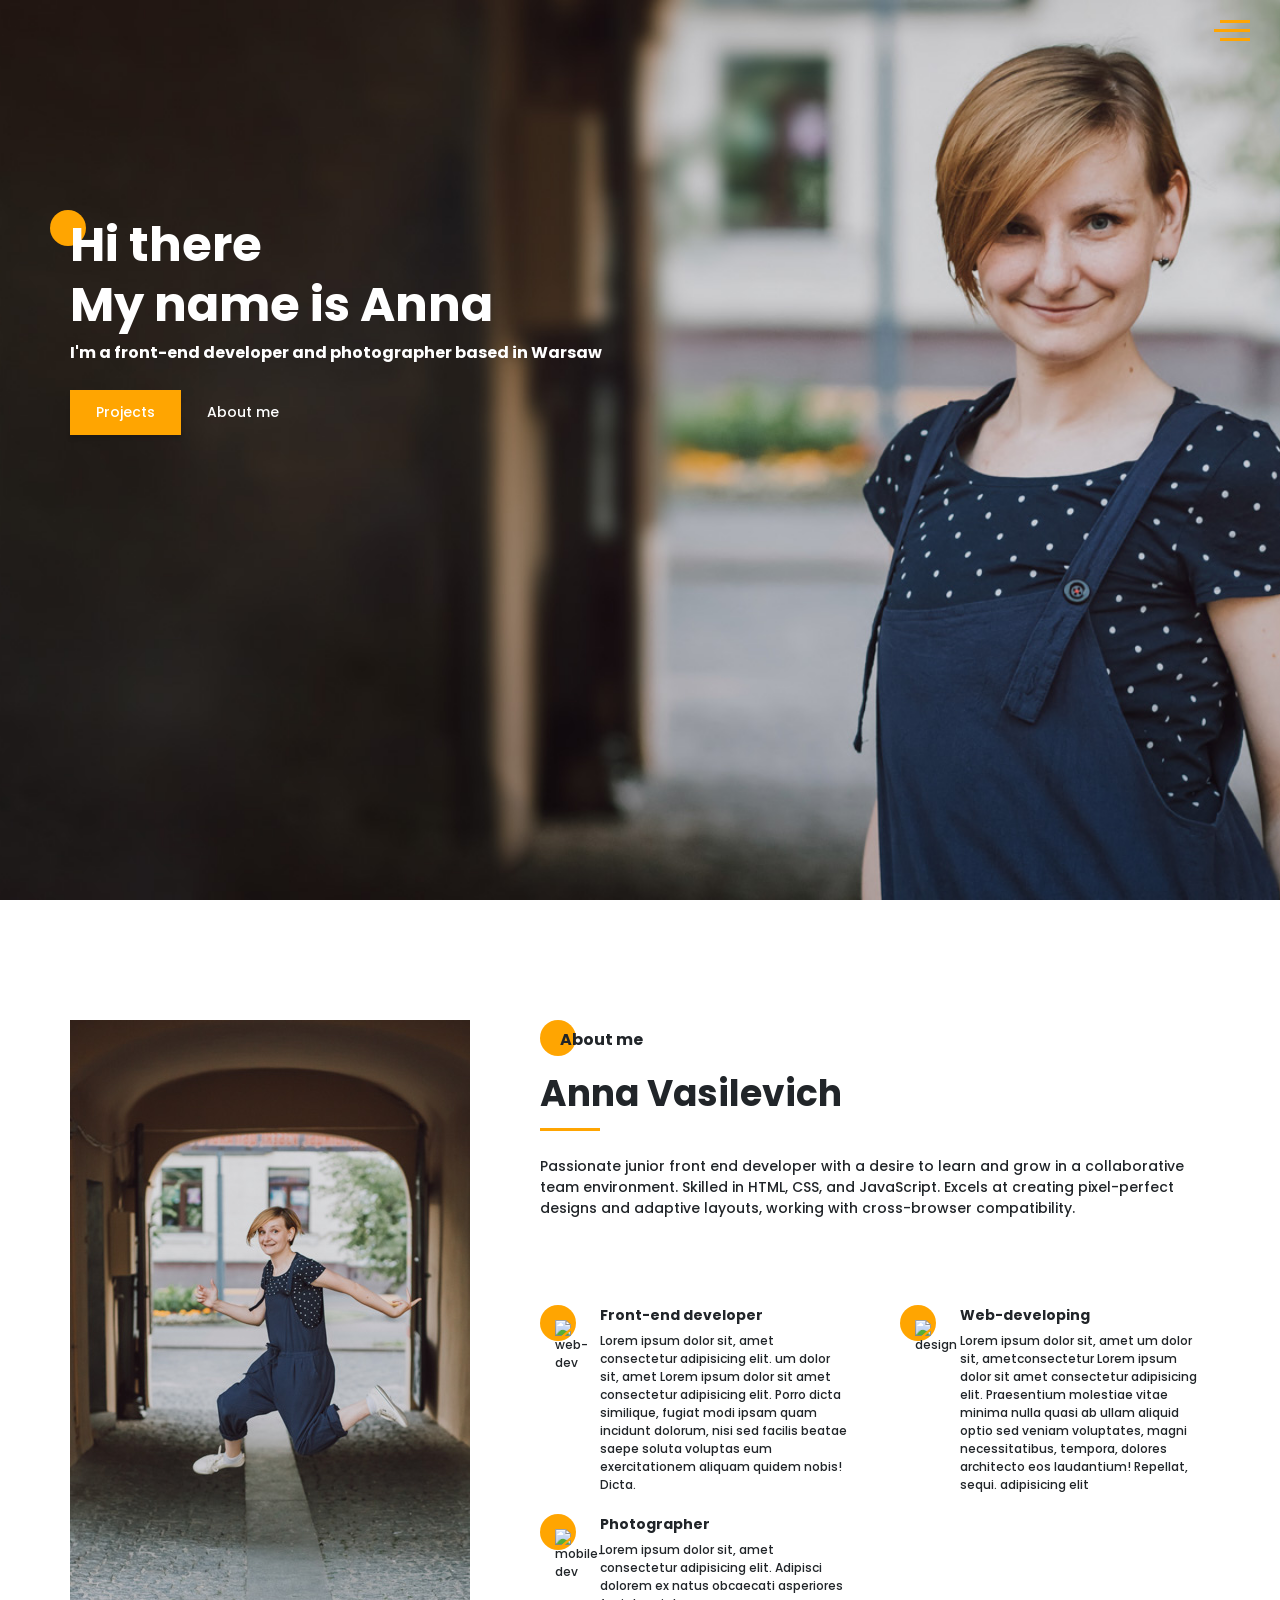
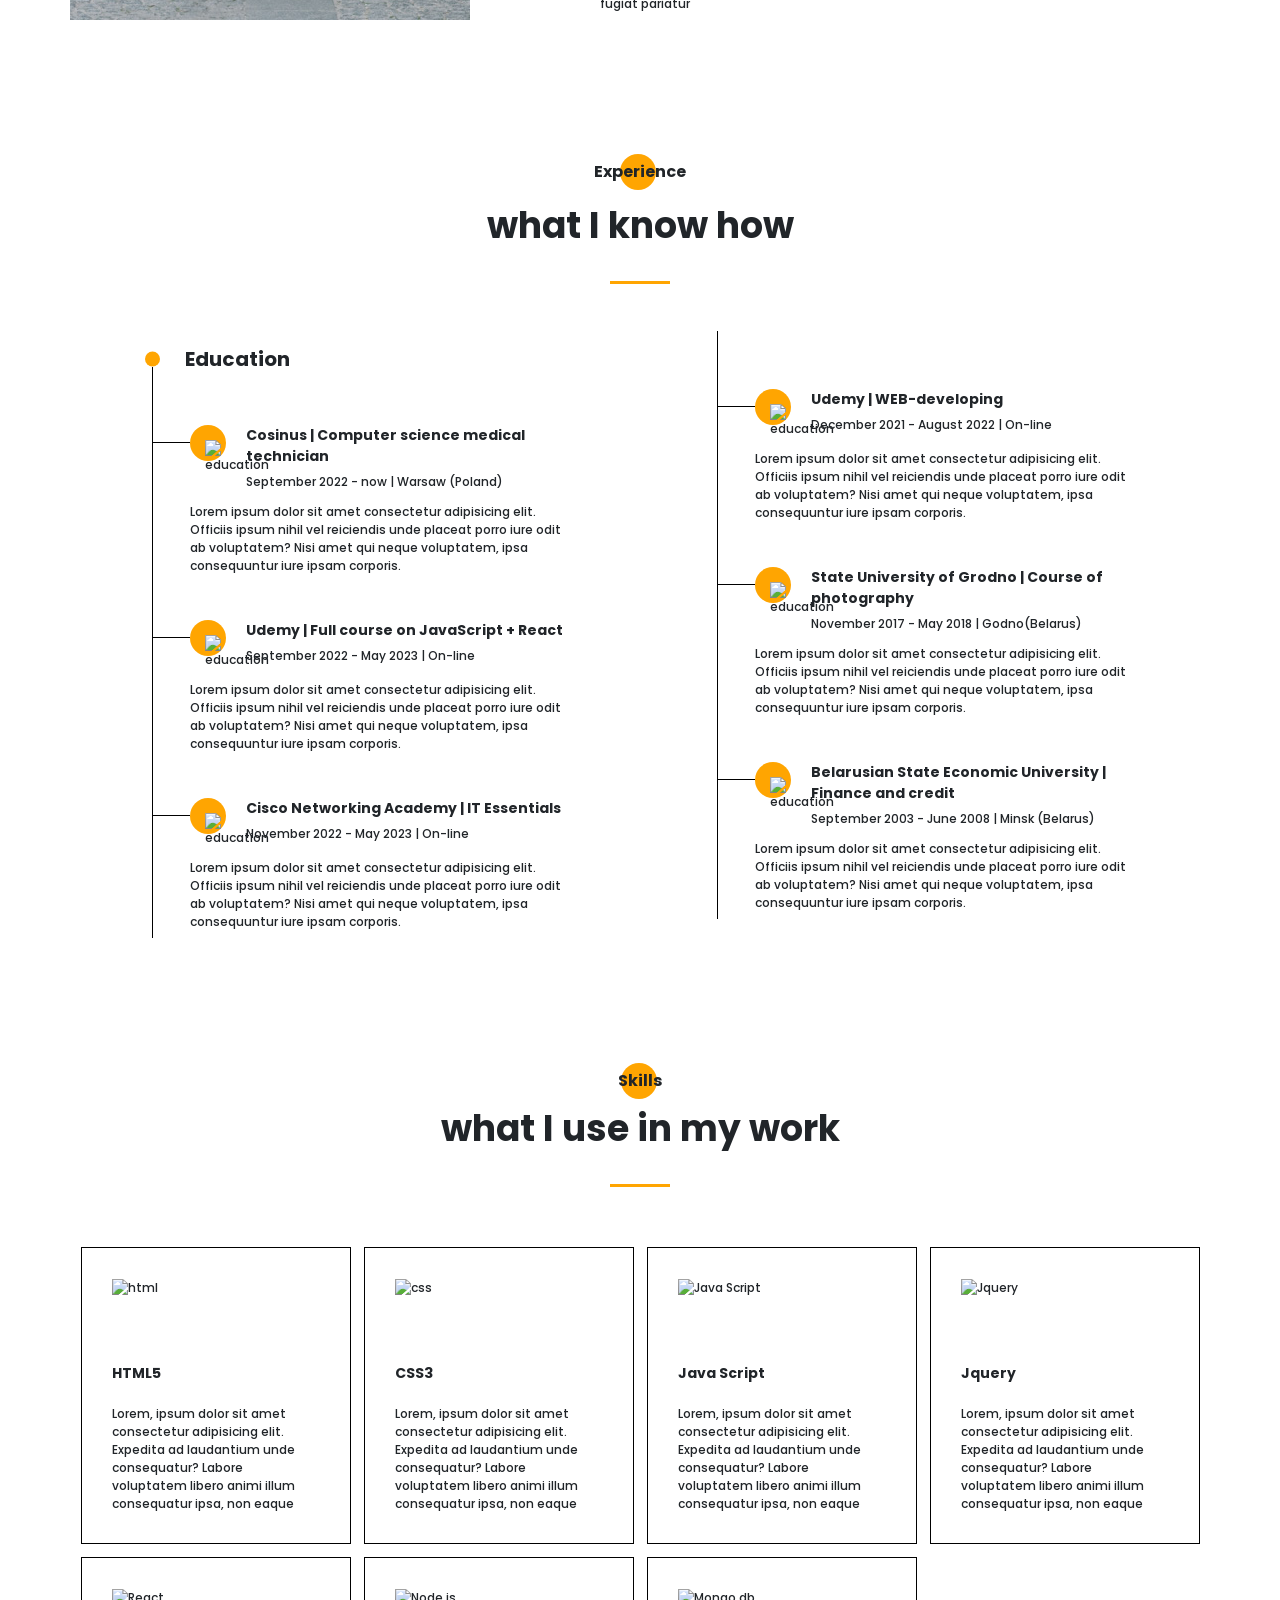
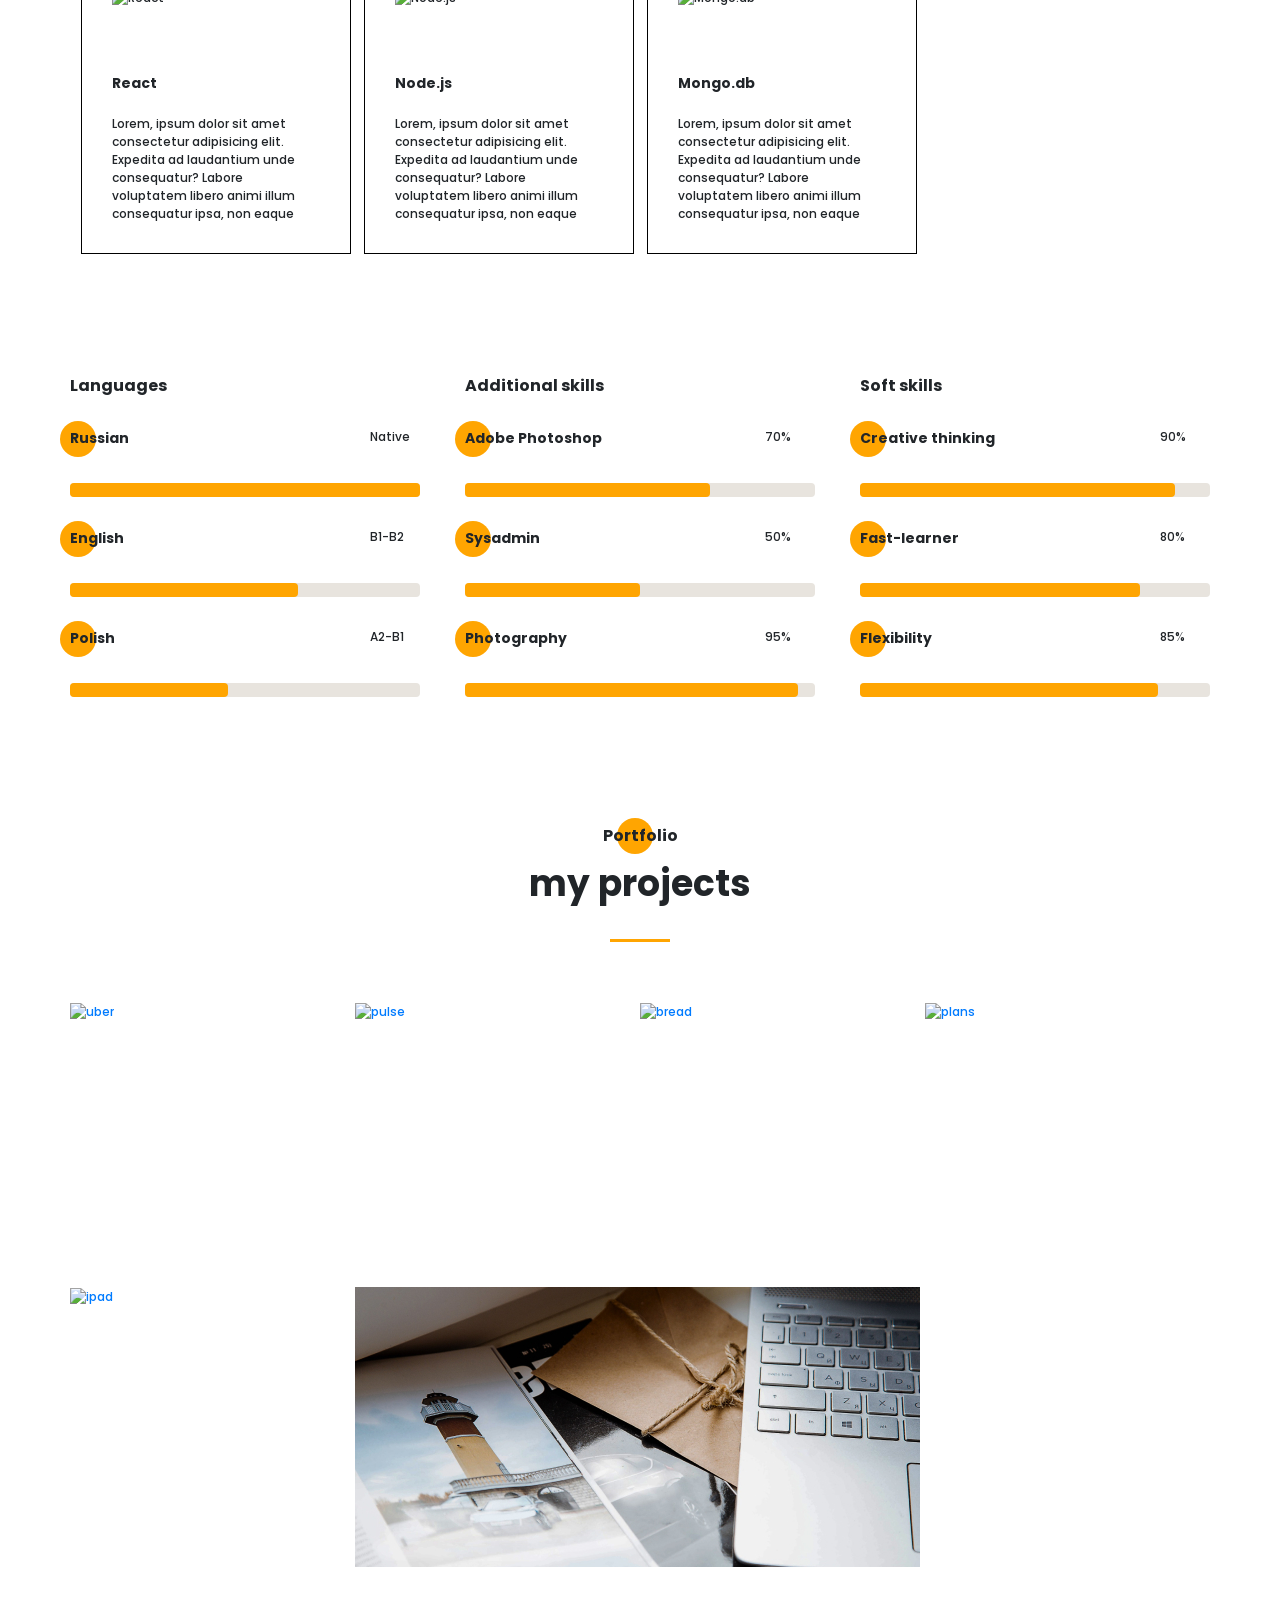
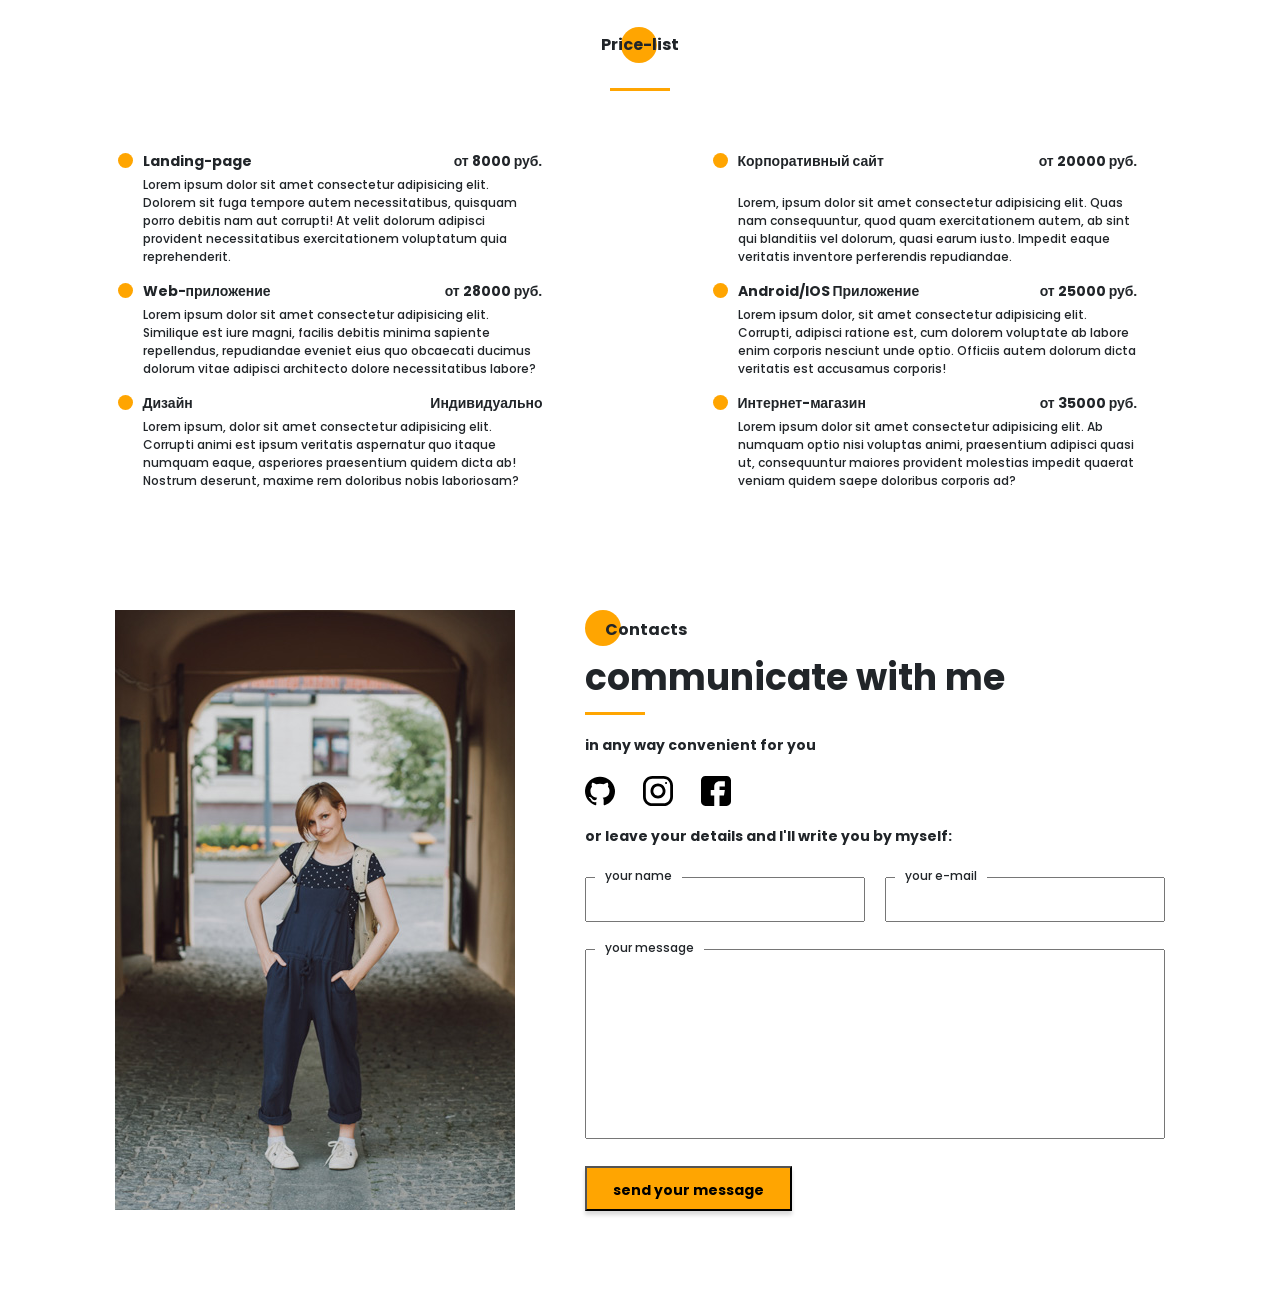
==== commit 98cfe092: "Portfolio" ====
--- a/index.html
+++ b/index.html
@@ -1,162 +1,680 @@
 <!DOCTYPE html>
-<html lang="ru">
+<html lang="en">
 
 <head>
     <meta charset="UTF-8">
-    <meta http-equiv="X-UA-Compatible" content="IE=edge">
     <meta name="viewport" content="width=device-width, initial-scale=1.0">
-    <meta name="description" content="Run Smart пульсометры">
-    <link rel="icon" href="icons/favicon.ico">
-    <link rel="stylesheet" href="css/bootstrap-reboot.css">
-    <link rel="stylesheet" href="https://cdn.jsdelivr.net/npm/bootstrap@4.3.1/dist/css/bootstrap.min.css"
-        integrity="sha384-ggOyR0iXCbMQv3Xipma34MD+dH/1fQ784/j6cY/iJTQUOhcWr7x9JvoRxT2MZw1T" crossorigin="anonymous">
-    <!-- <link rel="stylesheet" href="css/tiny-slider.css"> -->
-    <!-- <link rel="stylesheet" href="css/slick.css"> -->
-    <!-- <link rel="stylesheet" href="css/bootstrap-grid.css"> -->
-    <link rel="stylesheet" href="css/style.min.css">
-    <title>Pulse</title>
+    <title>Anna Vasilevich</title>
+    <meta name="title" content="Portfolio">
+    <meta name="description" content="Front-end developer and photographer Warsaw">
+    <link rel="apple-touch-icon" sizes="57x57" href="icons/favicon/apple-icon-57x57.png">
+    <link rel="apple-touch-icon" sizes="60x60" href="icons/favicon/apple-icon-60x60.png">
+    <link rel="apple-touch-icon" sizes="72x72" href="icons/favicon/apple-icon-72x72.png">
+    <link rel="apple-touch-icon" sizes="76x76" href="icons/favicon/apple-icon-76x76.png">
+    <link rel="apple-touch-icon" sizes="114x114" href="icons/favicon/apple-icon-114x114.png">
+    <link rel="apple-touch-icon" sizes="120x120" href="icons/favicon/apple-icon-120x120.png">
+    <link rel="apple-touch-icon" sizes="144x144" href="icons/favicon/apple-icon-144x144.png">
+    <link rel="apple-touch-icon" sizes="152x152" href="icons/favicon/apple-icon-152x152.png">
+    <link rel="apple-touch-icon" sizes="180x180" href="icons/favicon/apple-icon-180x180.png">
+    <link rel="icon" type="image/png" sizes="192x192" href="icons/favicon/android-icon-192x192.png">
+    <link rel="icon" type="image/png" sizes="32x32" href="icons/favicon/favicon-32x32.png">
+    <link rel="icon" type="image/png" sizes="96x96" href="icons/favicon/favicon-96x96.png">
+    <link rel="icon" type="image/png" sizes="16x16" href="icons/favicon/favicon-16x16.png">
+    <link rel="manifest" href="icons/favicon/manifest.json">
+    <meta name="msapplication-TileColor" content="#ffffff">
+    <meta name="msapplication-TileImage" content="icons/favicon/ms-icon-144x144.png">
+    <meta name="theme-color" content="#ffffff">
+    <link rel="stylesheet" href="css/style.css">
 </head>
 
 <body>
+
+    <aside class="sidepanel">
+        <div class="sidepanel__wrapper">
+            <div class="sidepanel__text"><span>Social media</span></div>
+            <div class="sidepanel__divider"></div>
+            <a target="_blank" href="https://github.com/dzichonka" class="sidepanel__link">
+                <svg width="19" height="20" viewBox="0 0 19 20" fill="grey" xmlns="http://www.w3.org/2000/svg">
+                    <path
+                        d="M-4.37114e-07 9.99951C-1.95608e-07 15.5245 4.36167 19.9995 9.74107 19.9995C14.0457 19.9995 17.6962 17.1345 18.9832 13.162C19.0749 12.662 18.7734 12.4787 18.5148 12.4787C18.2835 12.4787 17.6706 12.487 16.8585 12.4912C17.4459 15.2728 15.5517 15.8595 15.5517 15.8595C14.4274 16.3145 14.1267 16.972 14.1267 16.972C13.5228 17.8778 13.5352 16.902 13.5352 16.902C13.603 15.8978 14.5389 15.3703 14.5389 15.3703C16.0283 14.4787 15.5979 13.0295 15.3493 12.4578C14.719 12.3678 14.2903 12.1103 14.0466 11.8245C13.8029 14.0453 12.9652 16.3795 9.23304 16.3795C8.16988 16.3795 7.30085 15.992 6.61933 15.3503C6.37316 15.4628 5.3827 15.8003 4.04116 15.2628C4.04116 15.2628 3.78012 14.4253 5.03988 12.5128C4.82345 11.7128 4.71606 10.8628 4.7111 10.0128C4.71606 9.16284 4.82345 8.31285 5.03988 7.51284C3.78012 5.61285 4.04116 4.77535 4.04116 4.77535C5.3827 4.23785 6.37316 4.57534 6.61933 4.67535C7.30085 4.03785 8.16988 3.65035 9.23304 3.65035C12.9752 3.65035 13.7987 5.98784 14.0383 8.21284C14.3307 7.86284 14.928 7.53784 15.8408 7.53784C17.1444 7.53784 18.1918 7.55034 18.5082 7.55034C18.7635 7.55034 19.0683 7.37534 18.9708 6.86284C17.692 2.86201 14.0391 -0.000488895 9.74107 -0.000488707C4.36167 -0.000488472 -6.7851e-07 4.47701 -4.37114e-07 9.99951Z" />
+                </svg>
+            </a>
+            <a target="_blank" href="https://www.instagram.com/dzichonka/" class="sidepanel__link">
+                <svg width="20" height="20" viewBox="0 0 20 20" fill="grey" xmlns="http://www.w3.org/2000/svg">
+                    <path
+                        d="M-6.01032e-07 6.25L-2.73196e-07 13.75C-1.22337e-07 17.2012 2.79875 20 6.25 20L13.75 20C17.2013 20 20 17.2012 20 13.75L20 6.25C20 2.79875 17.2012 -7.51891e-07 13.75 -6.01032e-07L6.25 -2.73196e-07C2.79875 -1.22337e-07 -7.51891e-07 2.79875 -6.01032e-07 6.25ZM13.75 1.875C16.1625 1.875 18.125 3.8375 18.125 6.25L18.125 13.75C18.125 16.1625 16.1625 18.125 13.75 18.125L6.25 18.125C3.8375 18.125 1.875 16.1625 1.875 13.75L1.875 6.25C1.875 3.8375 3.8375 1.875 6.25 1.875L13.75 1.875Z" />
+                    <path
+                        d="M5 10C5 12.7612 7.23875 15 10 15C12.7613 15 15 12.7612 15 10C15 7.23875 12.7612 5 10 5C7.23875 5 5 7.23875 5 10ZM13.125 10C13.125 11.7225 11.7225 13.125 10 13.125C8.27625 13.125 6.875 11.7225 6.875 10C6.875 8.2775 8.27625 6.875 10 6.875C11.7225 6.875 13.125 8.2775 13.125 10Z" />
+                    <path
+                        d="M5.29123 4.625C5.29123 4.25704 4.99295 3.95875 4.62499 3.95875C4.25703 3.95875 3.95874 4.25704 3.95874 4.625C3.95874 4.99296 4.25703 5.29125 4.62499 5.29125C4.99295 5.29125 5.29123 4.99296 5.29123 4.625Z" />
+                </svg>
+                <!-- <img src="icons/social/instagram.svg" alt="instagram"> -->
+            </a>
+            <a target="_blank" href="https://www.facebook.com/annavasilevichphoto" class="sidepanel__link">
+                <svg width="20" height="20" viewBox="0 0 20 20" fill="grey" xmlns="http://www.w3.org/2000/svg">
+                    <path
+                        d="M-7.46167e-07 2.92969L-1.28061e-07 17.0703C-5.74539e-08 18.6856 1.31439 20 2.92969 20L17.0703 20C18.6856 20 20 18.6856 20 17.0703L20 11.1719L12.9297 11.1719L12.9297 13.5156L9.41406 13.5156L9.41406 11.1719L7.03125 11.1719C5.09262 11.1719 3.51562 9.59488 3.51562 7.65625L3.51562 4.10156L7.03125 4.10156L7.03125 7.65625L9.41406 7.65625L9.41406 4.10156L12.9297 4.6875L12.9297 7.65625L20 7.65625L20 2.92969C20 1.31439 18.6856 -8.16774e-07 17.0703 -7.46167e-07L2.92969 -1.28061e-07C1.31439 -5.74539e-08 -8.16774e-07 1.31439 -7.46167e-07 2.92969Z" />
+                </svg>
+                <!-- <img src="icons/social/facebook.svg" alt="facebook"> -->
+            </a>
+        </div>
+    </aside>
+
+    <div class="menu">
+        <div class="menu__block">
+            <div class="menu__close"><svg width="29" height="30viewBox=" 0 0 29 30" fill="none"
+                    xmlns="http://www.w3.org/2000/svg">
+                    <path
+                        d="M17.1568 14.5231L28.4489 3.23075C29.1837 2.49623 29.1837 1.30861 28.4489 0.574085C27.7144 -0.160437 26.5267 -0.160437 25.7922 0.574085L14.4998 11.8665L3.20781 0.574085C2.47295 -0.160437 1.28567 -0.160437 0.551149 0.574085C-0.183716 1.30861 -0.183716 2.49623 0.551149 3.23075L11.8432 14.5231L0.551149 25.8155C-0.183716 26.55 -0.183716 27.7376 0.551149 28.4721C0.917206 28.8385 1.39852 29.0226 1.87948 29.0226C2.36045 29.0226 2.84141 28.8385 3.20781 28.4721L14.4998 17.1798L25.7922 28.4721C26.1586 28.8385 26.6396 29.0226 27.1205 29.0226C27.6015 29.0226 28.0825 28.8385 28.4489 28.4721C29.1837 27.7376 29.1837 26.55 28.4489 25.8155L17.1568 14.5231Z"
+                        fill="black" />
+                </svg>
+            </div>
+            <nav>
+                <ul class="menu__list">
+                    <li class="menu__link"><a href="#about">about</a></li>
+                    <li class="menu__link"><a href="#education">education</a></li>
+                    <li class="menu__link"><a href="#skills">skills</a></li>
+                    <li class="menu__link"><a href="#projects">projects</a></li>
+                    <li class="menu__link"><a href="#price">price</a></li>
+                    <li class="menu__link"><a href="#contacts">contacts</a></li>
+                </ul>
+            </nav>
+            <div class="menu__social">
+                <a href="#" class="menu__social__link">
+                    <svg width="19" height="20" viewBox="0 0 19 20" fill="black" xmlns="http://www.w3.org/2000/svg">
+                        <path
+                            d="M-4.37114e-07 9.99951C-1.95608e-07 15.5245 4.36167 19.9995 9.74107 19.9995C14.0457 19.9995 17.6962 17.1345 18.9832 13.162C19.0749 12.662 18.7734 12.4787 18.5148 12.4787C18.2835 12.4787 17.6706 12.487 16.8585 12.4912C17.4459 15.2728 15.5517 15.8595 15.5517 15.8595C14.4274 16.3145 14.1267 16.972 14.1267 16.972C13.5228 17.8778 13.5352 16.902 13.5352 16.902C13.603 15.8978 14.5389 15.3703 14.5389 15.3703C16.0283 14.4787 15.5979 13.0295 15.3493 12.4578C14.719 12.3678 14.2903 12.1103 14.0466 11.8245C13.8029 14.0453 12.9652 16.3795 9.23304 16.3795C8.16988 16.3795 7.30085 15.992 6.61933 15.3503C6.37316 15.4628 5.3827 15.8003 4.04116 15.2628C4.04116 15.2628 3.78012 14.4253 5.03988 12.5128C4.82345 11.7128 4.71606 10.8628 4.7111 10.0128C4.71606 9.16284 4.82345 8.31285 5.03988 7.51284C3.78012 5.61285 4.04116 4.77535 4.04116 4.77535C5.3827 4.23785 6.37316 4.57534 6.61933 4.67535C7.30085 4.03785 8.16988 3.65035 9.23304 3.65035C12.9752 3.65035 13.7987 5.98784 14.0383 8.21284C14.3307 7.86284 14.928 7.53784 15.8408 7.53784C17.1444 7.53784 18.1918 7.55034 18.5082 7.55034C18.7635 7.55034 19.0683 7.37534 18.9708 6.86284C17.692 2.86201 14.0391 -0.000488895 9.74107 -0.000488707C4.36167 -0.000488472 -6.7851e-07 4.47701 -4.37114e-07 9.99951Z" />
+                    </svg>
+                </a>
+                <a href="#" class="menu__social__link">
+                    <svg width="20" height="20" viewBox="0 0 20 20" fill="black" xmlns="http://www.w3.org/2000/svg">
+                        <path
+                            d="M-6.01032e-07 6.25L-2.73196e-07 13.75C-1.22337e-07 17.2012 2.79875 20 6.25 20L13.75 20C17.2013 20 20 17.2012 20 13.75L20 6.25C20 2.79875 17.2012 -7.51891e-07 13.75 -6.01032e-07L6.25 -2.73196e-07C2.79875 -1.22337e-07 -7.51891e-07 2.79875 -6.01032e-07 6.25ZM13.75 1.875C16.1625 1.875 18.125 3.8375 18.125 6.25L18.125 13.75C18.125 16.1625 16.1625 18.125 13.75 18.125L6.25 18.125C3.8375 18.125 1.875 16.1625 1.875 13.75L1.875 6.25C1.875 3.8375 3.8375 1.875 6.25 1.875L13.75 1.875Z" />
+                        <path
+                            d="M5 10C5 12.7612 7.23875 15 10 15C12.7613 15 15 12.7612 15 10C15 7.23875 12.7612 5 10 5C7.23875 5 5 7.23875 5 10ZM13.125 10C13.125 11.7225 11.7225 13.125 10 13.125C8.27625 13.125 6.875 11.7225 6.875 10C6.875 8.2775 8.27625 6.875 10 6.875C11.7225 6.875 13.125 8.2775 13.125 10Z" />
+                        <path
+                            d="M5.29123 4.625C5.29123 4.25704 4.99295 3.95875 4.62499 3.95875C4.25703 3.95875 3.95874 4.25704 3.95874 4.625C3.95874 4.99296 4.25703 5.29125 4.62499 5.29125C4.99295 5.29125 5.29123 4.99296 5.29123 4.625Z" />
+                    </svg>
+                    <!-- <img src="icons/social/instagram.svg" alt="instagram"> -->
+                </a>
+                <a href="#" class="menu__social__link">
+                    <svg width="20" height="20" viewBox="0 0 20 20" fill="black" xmlns="http://www.w3.org/2000/svg">
+                        <path
+                            d="M-7.46167e-07 2.92969L-1.28061e-07 17.0703C-5.74539e-08 18.6856 1.31439 20 2.92969 20L17.0703 20C18.6856 20 20 18.6856 20 17.0703L20 11.1719L12.9297 11.1719L12.9297 13.5156L9.41406 13.5156L9.41406 11.1719L7.03125 11.1719C5.09262 11.1719 3.51562 9.59488 3.51562 7.65625L3.51562 4.10156L7.03125 4.10156L7.03125 7.65625L9.41406 7.65625L9.41406 4.10156L12.9297 4.6875L12.9297 7.65625L20 7.65625L20 2.92969C20 1.31439 18.6856 -8.16774e-07 17.0703 -7.46167e-07L2.92969 -1.28061e-07C1.31439 -5.74539e-08 -8.16774e-07 1.31439 -7.46167e-07 2.92969Z" />
+                    </svg>
+                    <!-- <img src="icons/social/facebook.svg" alt="facebook"> -->
+                </a>
+            </div>
+        </div>
+        <div class="menu__overlay"></div>
+    </div>
+
     <section class="promo">
+
+        <div class="hamburger">
+            <span></span>
+            <span class="hamburger_long"></span>
+            <span></span>
+        </div>
+
         <div class="container">
-            <header class="header">
-                <a href="#" class="header__logo">
-                    <img src="icons/logo_runsmart.png" alt="logo">
-                </a>
-                <div class="header__official">
-                    Официальный представитель
-                    <span>Garmin, Polar, Suunto</span>
-                </div>
-                <div class="header__contacts">
-                    <a href="tel:+74999228974" class="header__phone">+7 (499) 922-89-74</a>
-                    <button class="button">заказать звонок</button>
-                </div>
-            </header>
-            <div class="promo__wrapper">
-                <h1 class="promo__header">Подбор пульсометра</h1>
-                <h2 class="promo__subheader">с учётом Вашего уровня подготовки</h2>
-                <div class="promo__icons">
-                    <div class="promo__icon">
-                        <img src="icons/selection/timer.png" alt="timer">
-                        Время подбора: 10 минут
-                    </div>
-                    <div class="promo__icon">
-                        <img src="icons/selection/cart.png" alt="hand cart">
-                        Бесплатная доставка
-                    </div>
-                    <div class="promo__icon">
-                        <img src="icons/selection/messages.png" alt="messages">
-                        Ответим на все вопросы
-                    </div>
-                </div>
-                <button class="button button_main">заказать кОНСУЛЬТАЦИЮ</button>
-                <div class="promo__link">
-                    или
-                    <a href="#">ПЕРЕЙТИ В КАТАЛОГ</a>
-                </div>
+            <h1 class="promo__title title title_fz48 round">Hi there<br>My name is Anna</h1>
+            <div class="title title_fz16">I'm a front-end developer and photographer based in Warsaw</div>
+            <div class="promo__btns">
+                <a href="#" class="promo__link btn title_fz14">Projects</a>
+                <a href="#" class="promo__link btn btn_transp title_fz14">About me</a>
             </div>
         </div>
     </section>
 
-    <section class="advantages">
+    <section id="about" class="about">
         <div class="container">
-            <h2 class="title">НАШИ ПРЕИМУЩЕСТВА</h2>
-            <div class="advantages__wrapper">
-                <div class="advantages__item">
-                    <img src="icons/advantages/cup.png" alt="cup" class="advantages__icon">
-                    <div class="advantages__header">Делимся опытом</div>
-                    <div class="advantages__descr">Наши сотрудники всегда готовы поделиться своим опытом, так как сами
-                        бегают полумарафоны, переплыли Босфор, готовятся к соревнованиям по триатлону!
-                    </div>
-                </div>
-                <div class="advantages__item">
-                    <img src="icons/advantages/heart.png" alt="hart" class="advantages__icon">
-                    <div class="advantages__header">Заботимся о здоровье</div>
-                    <div class="advantages__descr">Мы работаем для того, чтобы Ваши занятия спортом шли на пользу Вашему
-                        здоровью и были в радость Вам и Вашим близким!
-                    </div>
-                </div>
-                <div class="advantages__item">
-                    <img src="icons/advantages/shoe.png" alt="shoe" class="advantages__icon">
-                    <div class="advantages__header">Учим бегать</div>
-                    <div class="advantages__descr">Помогаем с обучением правильной технике бега!<br>
-                        Дружим с крупнейшей школой бега в России - <a href="#">I LOVE RUNNING.</a>
-                    </div>
-                </div>
+            <div class="about__wrapper">
+                <img src="img/main_photo.jpg" alt="photo" class="about__photo">
+                <div class="about__descr">
+                    <h2 class="about__title title title_fz16">About me</h2>
+                    <div class="about__subtitle title title_fz36">Anna Vasilevich</div>
+                    <div class="divider"></div>
+                    <p class="about__text">Passionate junior front end developer with a desire to learn and grow in a
+                        collaborative team environment. Skilled in HTML, CSS, and JavaScript. Excels at creating
+                        pixel-perfect designs and adaptive layouts, working with cross-browser compatibility.</p>
+                </div>
+                <div class="about__skills">
+                    <div class="about__skills-item">
+                        <div class="about__skills-round">
+                            <img src="icons/about_me/web_development.svg" alt="web-dev">
+                        </div>
+                        <div>
+                            <div class="title title_fz14">Front-end developer</div>
+                            <div class="about__skills-text">Lorem ipsum dolor sit, amet consectetur adipisicing elit. um
+                                dolor sit, amet Lorem ipsum dolor sit amet consectetur adipisicing elit. Porro dicta
+                                similique, fugiat modi ipsam quam incidunt dolorum, nisi sed facilis beatae saepe soluta
+                                voluptas eum exercitationem aliquam quidem nobis! Dicta.
+
+                            </div>
+                        </div>
+                    </div>
+
+                    <div class="about__skills-item">
+                        <div class="about__skills-round">
+                            <img src="icons/about_me/design.svg" alt="design">
+                        </div>
+                        <div>
+                            <div class="title title_fz14">Web-developing</div>
+                            <div class="about__skills-text">Lorem ipsum dolor sit, amet um dolor sit, ametconsectetur
+                                Lorem ipsum dolor sit amet consectetur adipisicing elit. Praesentium molestiae vitae
+                                minima nulla quasi ab ullam aliquid optio sed veniam voluptates, magni necessitatibus,
+
+                                tempora, dolores architecto eos laudantium! Repellat, sequi.
+                                adipisicing elit
+                            </div>
+                        </div>
+                    </div>
+
+                    <div class="about__skills-item">
+                        <div class="about__skills-round">
+                            <img src="icons/about_me/mobile_dev.svg" alt="mobile-dev">
+                        </div>
+                        <div>
+                            <div class="title title_fz14">Photographer</div>
+                            <div class="about__skills-text">Lorem ipsum dolor sit, amet consectetur adipisicing elit.
+                                Adipisci dolorem ex natus obcaecati asperiores fugiat pariatur
+                            </div>
+                        </div>
+                    </div>
+
+                </div>
+
             </div>
         </div>
     </section>
 
-    <section class="consultation">
+    <section id="education" class="education">
         <div class="container">
-            <div class="consultation_wrapper">
-                <h2 class="title title_left">Получите бесплатную консультацию<br>
-                    по подбору пульсометра </h2>
-                <div class="consultation__descr">Просто заполните форму заявки<br>
-                    и мы перезвоним вам в течении 10 минут</div>
-                <form class="feed-form" action="#">
-                    <input name="name" required placeholder="Ваше имя" type="text">
-                    <input name="phone" required placeholder="Ваш телефон" type="tel">
-                    <input name="e-mail" required placeholder="Ваш E-mail" type="email">
-                    <button class="button button_submit">заказать кОНСУЛЬТАЦИЮ</button>
-                    <!-- <textarea name="" id="" cols="30" rows="10"></textarea> -->
-                    <!-- <input type="submit" value="заказать кОНСУЛЬТАЦИЮ"> -->
+            <div class="education__head">
+                <h2 class="education__head-title title title_fz16">Experience</h2>
+                <div class="education__head-subtitle title title_fz36">what I know how</div>
+                <div class="education__head-divider divider"></div>
+            </div>
+            <div class="education__wrapper">
+
+                <div class="education__column">
+                    <h3 class="education__column-title title title_fz20">Education</h3>
+                    <ul>
+
+                        <li>
+                            <div class="education__item">
+                                <div class="education__item-head">
+                                    <div class="education__item-round">
+                                        <img src="icons/experience/university.svg" alt="education">
+                                    </div>
+                                    <div class="education__item-title">
+                                        <h4 class="education__item-title_main title title_fz14">Cosinus | Computer
+                                            science medical technician</h4>
+                                        <div class="education__item-title_short">September 2022 - now | Warsaw (Poland)
+                                        </div>
+                                    </div>
+                                </div>
+                                <div class="education__item-descr">
+                                    Lorem ipsum dolor sit amet consectetur adipisicing elit. Officiis ipsum nihil vel
+                                    reiciendis unde placeat porro iure odit ab voluptatem? Nisi amet qui neque
+                                    voluptatem, ipsa consequuntur iure ipsam corporis.
+                                </div>
+                            </div>
+                        </li>
+
+                        <li>
+                            <div class="education__item">
+                                <div class="education__item-head">
+                                    <div class="education__item-round">
+                                        <img src="icons/experience/developer.svg" alt="education">
+                                    </div>
+                                    <div class="education__item-title">
+                                        <h4 class="education__item-title_main title title_fz14">Udemy | Full course on
+                                            JavaScript + React</h4>
+                                        <div class="education__item-title_short">September 2022 - May 2023 | On-line
+                                        </div>
+                                    </div>
+                                </div>
+                                <div class="education__item-descr">
+                                    Lorem ipsum dolor sit amet consectetur adipisicing elit. Officiis ipsum nihil vel
+                                    reiciendis unde placeat porro iure odit ab voluptatem? Nisi amet qui neque
+                                    voluptatem, ipsa consequuntur iure ipsam corporis.
+                                </div>
+                            </div>
+                        </li>
+
+                        <li>
+                            <div class="education__item">
+                                <div class="education__item-head">
+                                    <div class="education__item-round">
+                                        <img src="icons/experience/courses.svg" alt="education">
+                                    </div>
+                                    <div class="education__item-title">
+                                        <h4 class="education__item-title_main title title_fz14">Cisco Networking
+                                            Academy | IT Essentials</h4>
+                                        <div class="education__item-title_short">November 2022 - May 2023 | On-line
+                                        </div>
+                                    </div>
+                                </div>
+                                <div class="education__item-descr">
+                                    Lorem ipsum dolor sit amet consectetur adipisicing elit. Officiis ipsum nihil vel
+                                    reiciendis unde placeat porro iure odit ab voluptatem? Nisi amet qui neque
+                                    voluptatem, ipsa consequuntur iure ipsam corporis.
+                                </div>
+                            </div>
+                        </li>
+
+                    </ul>
+                </div>
+
+                <div class="education__column">
+
+                    <ul>
+
+                        <li>
+                            <div class="education__item">
+                                <div class="education__item-head">
+                                    <div class="education__item-round">
+                                        <img src="icons/experience/designer.svg" alt="education">
+                                    </div>
+                                    <div class="education__item-title">
+                                        <h4 class="education__item-title_main title title_fz14">Udemy | WEB-developing
+                                        </h4>
+                                        <div class="education__item-title_short">December 2021 - August 2022 | On-line
+                                        </div>
+                                    </div>
+                                </div>
+                                <div class="education__item-descr">
+                                    Lorem ipsum dolor sit amet consectetur adipisicing elit. Officiis ipsum nihil vel
+                                    reiciendis unde placeat porro iure odit ab voluptatem? Nisi amet qui neque
+                                    voluptatem, ipsa consequuntur iure ipsam corporis.
+                                </div>
+                            </div>
+                        </li>
+
+                        <li>
+                            <div class="education__item">
+                                <div class="education__item-head">
+                                    <div class="education__item-round">
+                                        <img src="icons/experience/courses.svg" alt="education">
+                                    </div>
+                                    <div class="education__item-title">
+                                        <h4 class="education__item-title_main title title_fz14">State University of
+                                            Grodno | Course of photography</h4>
+                                        <div class="education__item-title_short">November 2017 - May 2018 |
+                                            Godno(Belarus)
+                                        </div>
+                                    </div>
+                                </div>
+                                <div class="education__item-descr">
+                                    Lorem ipsum dolor sit amet consectetur adipisicing elit. Officiis ipsum nihil vel
+                                    reiciendis unde placeat porro iure odit ab voluptatem? Nisi amet qui neque
+                                    voluptatem, ipsa consequuntur iure ipsam corporis.
+                                </div>
+                            </div>
+                        </li>
+
+                        <li>
+                            <div class="education__item">
+                                <div class="education__item-head">
+                                    <div class="education__item-round">
+                                        <img src="icons/experience/university.svg" alt="education">
+                                    </div>
+                                    <div class="education__item-title">
+                                        <h4 class="education__item-title_main title title_fz14">Belarusian State
+                                            Economic
+                                            University | Finance and credit</h4>
+                                        <div class="education__item-title_short">September 2003 - June 2008 | Minsk
+                                            (Belarus)
+                                        </div>
+                                    </div>
+                                </div>
+                                <div class="education__item-descr">
+                                    Lorem ipsum dolor sit amet consectetur adipisicing elit. Officiis ipsum nihil vel
+                                    reiciendis unde placeat porro iure odit ab voluptatem? Nisi amet qui neque
+                                    voluptatem, ipsa consequuntur iure ipsam corporis.
+                                </div>
+                            </div>
+                        </li>
+
+                    </ul>
+                </div>
+
+            </div>
+
+
+        </div>
+    </section>
+
+    <section id="skills" class="skills">
+        <div class="container">
+
+            <div class="skills__header">
+                <h2 class="skills__header-title title title_fz16">Skills</h2>
+                <div class="skills__header-subtitle title title_fz36">what I use in my work</div>
+                <div class="skills__header-divider divider"></div>
+            </div>
+
+            <div class="skills__tech">
+                <div class="skills__tech-item">
+                    <div class="skills__tech-logo"><img src="icons/skills/html5.svg" alt="html"></div>
+                    <h3 class="skills__tech-title title title_fz14">HTML5</h3>
+                    <div class="skills__tech-descr">Lorem, ipsum dolor sit amet consectetur adipisicing elit. Expedita
+                        ad laudantium unde consequatur? Labore voluptatem libero animi illum consequatur ipsa, non eaque
+                    </div>
+                </div>
+
+                <div class="skills__tech-item">
+                    <div class="skills__tech-logo"><img src="icons/skills/css3.svg" alt="css"></div>
+                    <h3 class="skills__tech-title title title_fz14">CSS3</h3>
+                    <div class="skills__tech-descr">Lorem, ipsum dolor sit amet consectetur adipisicing elit.
+                        Expedita
+                        ad laudantium unde consequatur? Labore voluptatem libero animi illum consequatur ipsa, non
+                        eaque
+                    </div>
+                </div>
+
+                <div class="skills__tech-item">
+                    <div class="skills__tech-logo"><img src="icons/skills/js.svg" alt="Java Script"></div>
+                    <h3 class="skills__tech-title title title_fz14">Java Script</h3>
+                    <div class="skills__tech-descr">Lorem, ipsum dolor sit amet consectetur adipisicing elit.
+                        Expedita
+                        ad laudantium unde consequatur? Labore voluptatem libero animi illum consequatur ipsa, non
+                        eaque
+                    </div>
+                </div>
+
+                <div class="skills__tech-item">
+                    <div class="skills__tech-logo"><img src="icons/skills/jquery.svg" alt="Jquery"></div>
+                    <h3 class="skills__tech-title title title_fz14">Jquery</h3>
+                    <div class="skills__tech-descr">Lorem, ipsum dolor sit amet consectetur adipisicing elit.
+                        Expedita
+                        ad laudantium unde consequatur? Labore voluptatem libero animi illum consequatur ipsa, non
+                        eaque
+                    </div>
+                </div>
+
+                <div class="skills__tech-item">
+                    <div class="skills__tech-logo"><img src="icons/skills/react.svg" alt="React"></div>
+                    <h3 class="skills__tech-title title title_fz14">React</h3>
+                    <div class="skills__tech-descr">Lorem, ipsum dolor sit amet consectetur adipisicing elit.
+                        Expedita
+                        ad laudantium unde consequatur? Labore voluptatem libero animi illum consequatur ipsa, non
+                        eaque
+                    </div>
+                </div>
+
+                <div class="skills__tech-item">
+                    <div class="skills__tech-logo"><img src="icons/skills/node.js.svg" alt="Node.js"></div>
+                    <h3 class="skills__tech-title title title_fz14">Node.js</h3>
+                    <div class="skills__tech-descr">Lorem, ipsum dolor sit amet consectetur adipisicing elit.
+                        Expedita
+                        ad laudantium unde consequatur? Labore voluptatem libero animi illum consequatur ipsa, non
+                        eaque
+                    </div>
+                </div>
+
+                <div class="skills__tech-item">
+                    <div class="skills__tech-logo"><img src="icons/skills/mongo.db.svg" alt="Mongo.db"></div>
+                    <h3 class="skills__tech-title title title_fz14">Mongo.db</h3>
+                    <div class="skills__tech-descr">Lorem, ipsum dolor sit amet consectetur adipisicing elit.
+                        Expedita
+                        ad laudantium unde consequatur? Labore voluptatem libero animi illum consequatur ipsa, non
+                        eaque
+                    </div>
+                </div>
+            </div>
+
+            <div class="skills__soft">
+
+                <div class="skills__soft-column">
+                    <h3 class="skills__soft-title title title_fz16">Languages</h3>
+
+                    <div class="skills__soft-item">
+
+                        <h4 class="skills__soft-itemtitle title title_fz14">Russian</h4>
+                        <div class="skills__soft-percent">Native</div>
+
+                        <div class="skills__soft-scale"><span style="width: 100%;"></span></div>
+
+                    </div>
+
+                    <div class="skills__soft-item">
+
+                        <h4 class="skills__soft-itemtitle title title_fz14">English</h4>
+                        <div class="skills__soft-percent">B1-B2</div>
+                        <div class="skills__soft-scale"><span style="width: 65%;"></span></div>
+
+                    </div>
+
+                    <div class="skills__soft-item">
+
+                        <h4 class="skills__soft-itemtitle title title_fz14">Polish</h4>
+                        <div class="skills__soft-percent">A2-B1</div>
+                        <div class="skills__soft-scale"><span style="width: 45%;"></span></div>
+
+                    </div>
+
+                </div>
+
+                <div class="skills__soft-column">
+                    <h3 class="skills__soft-title title title_fz16">Additional skills</h3>
+
+                    <div class="skills__soft-item">
+
+                        <h4 class="skills__soft-itemtitle title title_fz14">Adobe Photoshop</h4>
+                        <div class="skills__soft-percent">70%</div>
+                        <div class="skills__soft-scale"><span></span></div>
+
+                    </div>
+
+                    <div class="skills__soft-item">
+
+                        <h4 class="skills__soft-itemtitle title title_fz14">Sysadmin</h4>
+                        <div class="skills__soft-percent">50%</div>
+                        <div class="skills__soft-scale"><span></span></div>
+
+                    </div>
+
+                    <div class="skills__soft-item">
+
+                        <h4 class="skills__soft-itemtitle title title_fz14">Photography</h4>
+                        <div class="skills__soft-percent">95%</div>
+                        <div class="skills__soft-scale"><span></span></div>
+
+                    </div>
+
+                </div>
+
+                <div class="skills__soft-column">
+                    <h3 class="skills__soft-title title title_fz16">Soft skills</h3>
+
+                    <div class="skills__soft-item">
+
+                        <h4 class="skills__soft-itemtitle title title_fz14">Creative thinking</h4>
+                        <div class="skills__soft-percent">90%</div>
+                        <div class="skills__soft-scale"><span></span></div>
+
+                    </div>
+
+                    <div class="skills__soft-item">
+
+                        <h4 class="skills__soft-itemtitle title title_fz14">Fast-learner</h4>
+                        <div class="skills__soft-percent">80%</div>
+                        <div class="skills__soft-scale"><span></span></div>
+
+                    </div>
+
+                    <div class="skills__soft-item">
+
+                        <h4 class="skills__soft-itemtitle title title_fz14">Flexibility</h4>
+                        <div class="skills__soft-percent">85%</div>
+                        <div class="skills__soft-scale"><span></span></div>
+
+                    </div>
+
+                </div>
+
+            </div>
+        </div>
+    </section>
+
+    <section id="projects" class="portfolio">
+        <div class="container">
+            <div class="portfolio__header">
+                <h2 class="portfolio__header-title title title_fz16">Portfolio</h2>
+                <div class="portfolio__header-subtitle title title_fz36">my projects</div>
+                <div class="portfolio__header-divider divider"></div>
+            </div>
+            <div class="portfolio__links">
+                <a class="portfolio__item" target="_blank" href="https://superb-cannoli-ae43d1.netlify.app/"><img
+                        src="img/works/uber.jpg" alt="uber"></a>
+                <a class="portfolio__item" target="_blank" href="https://lucky-monstera-896089.netlify.app/"><img
+                        src="img/works/pulse.jpg" alt="pulse"></a>
+                <a class="portfolio__item" target="_blank" href="#"><img src="img/works/bread.jpg" alt="bread"></a>
+                <a class="portfolio__item vertical" target="_blank" href="#"><img src="img/works/plans.jpg"
+                        alt="plans"></a>
+                <a class="portfolio__item" target="_blank" href="#"><img src="img/works/ipad.jpg" alt="ipad"></a>
+                <a class="portfolio__item horizontal" target="_blank" href="#"><img src="img/works/mac.jpg"
+                        alt="mac"></a>
+            </div>
+        </div>
+    </section>
+
+    <section id="price" class="price">
+        <div class="container">
+            <div class="price__header">
+                <h2 class="price__header-title title title_fz16">Price-list</h2>
+                <div class="price__header-divider divider"></div>
+            </div>
+            <div class="price__wrapper">
+                <div class="price__item">
+                    <div class="price__item-title title title_fz14">Landing-page</div>
+                    <div class="price__item-value title title_fz14">от 8000 руб.</div>
+                    <div class="price__item-descr">Lorem ipsum dolor sit amet consectetur adipisicing elit. Dolorem sit
+                        fuga tempore autem necessitatibus, quisquam porro debitis nam aut corrupti! At velit dolorum
+                        adipisci provident necessitatibus exercitationem voluptatum quia reprehenderit.</div>
+                </div>
+                <div class="price__item">
+                    <div class="price__item-title title title_fz14">Корпоративный сайт</div>
+                    <div class="price__item-value title title_fz14">от 20000 руб.</div>
+                    <div class="price__item-descr">Lorem, ipsum dolor sit amet consectetur adipisicing elit. Quas nam
+                        consequuntur, quod quam exercitationem autem, ab sint qui blanditiis vel dolorum, quasi earum
+                        iusto. Impedit eaque veritatis inventore perferendis repudiandae.</div>
+                </div>
+                <div class="price__item">
+                    <div class="price__item-title title title_fz14">Web-приложение</div>
+                    <div class="price__item-value title title_fz14">от 28000 руб.</div>
+                    <div class="price__item-descr">Lorem ipsum dolor sit amet consectetur adipisicing elit. Similique
+                        est iure magni, facilis debitis minima sapiente repellendus, repudiandae eveniet eius quo
+                        obcaecati ducimus dolorum vitae adipisci architecto dolore necessitatibus labore?</div>
+                </div>
+                <div class="price__item">
+                    <div class="price__item-title title title_fz14">Android/IOS Приложение</div>
+                    <div class="price__item-value title title_fz14">от 25000 руб.</div>
+                    <div class="price__item-descr">Lorem ipsum dolor, sit amet consectetur adipisicing elit. Corrupti,
+                        adipisci ratione est, cum dolorem voluptate ab labore enim corporis nesciunt unde optio.
+                        Officiis autem dolorum dicta veritatis est accusamus corporis!</div>
+                </div>
+                <div class="price__item">
+                    <div class="price__item-title title title_fz14">Дизайн</div>
+                    <div class="price__item-value title title_fz14">Индивидуально</div>
+                    <div class="price__item-descr">Lorem ipsum, dolor sit amet consectetur adipisicing elit. Corrupti
+                        animi est ipsum veritatis aspernatur quo itaque numquam eaque, asperiores praesentium quidem
+                        dicta ab! Nostrum deserunt, maxime rem doloribus nobis laboriosam?</div>
+                </div>
+                <div class="price__item">
+                    <div class="price__item-title title title_fz14">Интернет-магазин</div>
+                    <div class="price__item-value title title_fz14">от 35000 руб.</div>
+                    <div class="price__item-descr">Lorem ipsum dolor sit amet consectetur adipisicing elit. Ab numquam
+                        optio nisi voluptas animi, praesentium adipisci quasi ut, consequuntur maiores provident
+                        molestias impedit quaerat veniam quidem saepe doloribus corporis ad?</div>
+                </div>
+            </div>
+        </div>
+    </section>
+
+    <section id="contacts" class="contacts">
+        <div class="container">
+            <div class="contacts__wrapper">
+                <img src="img/main_contacts.jpg" alt="photo">
+
+                <div class="contacts__info">
+                    <h2 class="contacts__title title title_fz16">Contacts</h2>
+                    <div class="contacts__subtitle title title_fz36">communicate with me</div>
+                    <div class="contacts__divider divider"></div>
+                    <div class="contacts__text title title_fz14">in any way convenient for you</div>
+                    <div class="contacts__links">
+                        <a target="_blank" href="https://github.com/dzichonka" class="contacts__link">
+                            <svg width="19" height="20" viewBox="0 0 19 20" fill="black"
+                                xmlns="http://www.w3.org/2000/svg">
+                                <path
+                                    d="M-4.37114e-07 9.99951C-1.95608e-07 15.5245 4.36167 19.9995 9.74107 19.9995C14.0457 19.9995 17.6962 17.1345 18.9832 13.162C19.0749 12.662 18.7734 12.4787 18.5148 12.4787C18.2835 12.4787 17.6706 12.487 16.8585 12.4912C17.4459 15.2728 15.5517 15.8595 15.5517 15.8595C14.4274 16.3145 14.1267 16.972 14.1267 16.972C13.5228 17.8778 13.5352 16.902 13.5352 16.902C13.603 15.8978 14.5389 15.3703 14.5389 15.3703C16.0283 14.4787 15.5979 13.0295 15.3493 12.4578C14.719 12.3678 14.2903 12.1103 14.0466 11.8245C13.8029 14.0453 12.9652 16.3795 9.23304 16.3795C8.16988 16.3795 7.30085 15.992 6.61933 15.3503C6.37316 15.4628 5.3827 15.8003 4.04116 15.2628C4.04116 15.2628 3.78012 14.4253 5.03988 12.5128C4.82345 11.7128 4.71606 10.8628 4.7111 10.0128C4.71606 9.16284 4.82345 8.31285 5.03988 7.51284C3.78012 5.61285 4.04116 4.77535 4.04116 4.77535C5.3827 4.23785 6.37316 4.57534 6.61933 4.67535C7.30085 4.03785 8.16988 3.65035 9.23304 3.65035C12.9752 3.65035 13.7987 5.98784 14.0383 8.21284C14.3307 7.86284 14.928 7.53784 15.8408 7.53784C17.1444 7.53784 18.1918 7.55034 18.5082 7.55034C18.7635 7.55034 19.0683 7.37534 18.9708 6.86284C17.692 2.86201 14.0391 -0.000488895 9.74107 -0.000488707C4.36167 -0.000488472 -6.7851e-07 4.47701 -4.37114e-07 9.99951Z" />
+                            </svg>
+                        </a>
+                        <a target="_blank" href="https://www.instagram.com/dzichonka/" class="contacts__link">
+                            <svg width="20" height="20" viewBox="0 0 20 20" fill="black"
+                                xmlns="http://www.w3.org/2000/svg">
+                                <path
+                                    d="M-6.01032e-07 6.25L-2.73196e-07 13.75C-1.22337e-07 17.2012 2.79875 20 6.25 20L13.75 20C17.2013 20 20 17.2012 20 13.75L20 6.25C20 2.79875 17.2012 -7.51891e-07 13.75 -6.01032e-07L6.25 -2.73196e-07C2.79875 -1.22337e-07 -7.51891e-07 2.79875 -6.01032e-07 6.25ZM13.75 1.875C16.1625 1.875 18.125 3.8375 18.125 6.25L18.125 13.75C18.125 16.1625 16.1625 18.125 13.75 18.125L6.25 18.125C3.8375 18.125 1.875 16.1625 1.875 13.75L1.875 6.25C1.875 3.8375 3.8375 1.875 6.25 1.875L13.75 1.875Z" />
+                                <path
+                                    d="M5 10C5 12.7612 7.23875 15 10 15C12.7613 15 15 12.7612 15 10C15 7.23875 12.7612 5 10 5C7.23875 5 5 7.23875 5 10ZM13.125 10C13.125 11.7225 11.7225 13.125 10 13.125C8.27625 13.125 6.875 11.7225 6.875 10C6.875 8.2775 8.27625 6.875 10 6.875C11.7225 6.875 13.125 8.2775 13.125 10Z" />
+                                <path
+                                    d="M5.29123 4.625C5.29123 4.25704 4.99295 3.95875 4.62499 3.95875C4.25703 3.95875 3.95874 4.25704 3.95874 4.625C3.95874 4.99296 4.25703 5.29125 4.62499 5.29125C4.99295 5.29125 5.29123 4.99296 5.29123 4.625Z" />
+                            </svg>
+                        </a>
+                        <a target="_blank" href="https://www.facebook.com/annavasilevichphoto" class="contacts__link">
+                            <svg width="20" height="20" viewBox="0 0 20 20" fill="black"
+                                xmlns="http://www.w3.org/2000/svg">
+                                <path
+                                    d="M-7.46167e-07 2.92969L-1.28061e-07 17.0703C-5.74539e-08 18.6856 1.31439 20 2.92969 20L17.0703 20C18.6856 20 20 18.6856 20 17.0703L20 11.1719L12.9297 11.1719L12.9297 13.5156L9.41406 13.5156L9.41406 11.1719L7.03125 11.1719C5.09262 11.1719 3.51562 9.59488 3.51562 7.65625L3.51562 4.10156L7.03125 4.10156L7.03125 7.65625L9.41406 7.65625L9.41406 4.10156L12.9297 4.6875L12.9297 7.65625L20 7.65625L20 2.92969C20 1.31439 18.6856 -8.16774e-07 17.0703 -7.46167e-07L2.92969 -1.28061e-07C1.31439 -5.74539e-08 -8.16774e-07 1.31439 -7.46167e-07 2.92969Z" />
+                            </svg>
+                        </a>
+                    </div>
+                    <div class="contacts__text title title_fz14">or leave your details and I'll write you by myself:
+                    </div>
+
+                    <form action="#" class="contacts__form">
+                        <div class="contacts__input">
+                            <input id="name" type="text">
+                            <label for="name">your name</label>
+                        </div>
+                        <div class="contacts__input">
+                            <input id="email" type="email">
+                            <label for="email">your e-mail</label>
+                        </div>
+                        <div class="contacts__message">
+                            <textarea name="text" id="message"></textarea>
+                            <label for="message">your message</label>
+                        </div>
+                        <div>
+                            <button class="contacts__btn btn title title_fz14">send your message</button>
+                        </div>
+                    </form>
+
+
+                </div>
+            </div>
+
+        </div>
+    </section>
+
+
+    <!-- <div class="modal hide">
+        <div class="modal__dialog">
+            <div class="modal__content">
+                <form action="#">
+                    <div data-close class="modal__close">&times;</div>
+                    <div class="modal__title">Мы свяжемся с вами как можно быстрее!</div>
+                    <input required placeholder="Ваше имя" name="name" type="text" class="modal__input">
+                    <input required placeholder="Ваш номер телефона" name="phone" type="phone" class="modal__input">
+                    <button class="btn btn_dark btn_min">Перезвонить мне</button>
                 </form>
             </div>
         </div>
-    </section>
-
-    <section class="carousel">
-        <div class="container">
-            <div id="carouselBootstrap" class="carousel slide" data-ride="carousel">
-                <div class="carousel-inner">
-                    <div class="carousel-item active">
-                        <img src="img/carousel/carousel1.jpg" class="d-block w-100" alt="slide1">
-                    </div>
-                    <div class="carousel-item">
-                        <img src="img/carousel/carousel2.jpg" class="d-block w-100" alt="slide2">
-                    </div>
-                    <div class="carousel-item">
-                        <img src="img/carousel/carousel3.jpg" class="d-block w-100" alt="slide3">
-                    </div>
-                </div>
-                <a class="carousel-control-prev" href="#carouselBootstrap" role="button" data-slide="prev">
-                    <span class="carousel-control-prev-icon" aria-hidden="true"><img src="icons/arrows/left.svg"></span>
-                    <span class="sr-only">Previous</span>
-                </a>
-                <a class="carousel-control-next" href="#carouselBootstrap" role="button" data-slide="next">
-                    <span class="carousel-control-next-icon" aria-hidden="true"><img
-                            src="icons/arrows/right.svg"></span>
-                    <span class="sr-only">Next</span>
-                </a>
-            </div>
-            <!--             <div class="carousel__wrapper">
-                <div><img src="img/carousel/carousel1.jpg" alt=""></div>
-                <div><img src="img/carousel/carousel2.jpg" alt=""></div>
-                <div><img src="img/carousel/carousel3.jpg" alt=""></div>
-            </div>
-            <button type="button" class="prev"><img src="icons/arrows/left.svg"></button>
-            <button type="button" class="next"><img src="icons/arrows/right.svg"></button> -->
-        </div>
-    </section>
-
-    <!--     <script type="text/javascript" src="https://code.jquery.com/jquery-1.11.0.min.js"></script>
-    <script type="text/javascript" src="https://code.jquery.com/jquery-migrate-1.2.1.min.js"></script>
-    <script type="text/javascript" src="js/slick.min.js"></script> -->
-    <!-- <script src="https://cdnjs.cloudflare.com/ajax/libs/tiny-slider/2.9.2/min/tiny-slider.js"></script> -->
-    <script src="https://code.jquery.com/jquery-3.3.1.slim.min.js"
-        integrity="sha384-q8i/X+965DzO0rT7abK41JStQIAqVgRVzpbzo5smXKp4YfRvH+8abtTE1Pi6jizo"
-        crossorigin="anonymous"></script>
-    <script src="https://cdn.jsdelivr.net/npm/popper.js@1.14.7/dist/umd/popper.min.js"
-        integrity="sha384-UO2eT0CpHqdSJQ6hJty5KVphtPhzWj9WO1clHTMGa3JDZwrnQq4sF86dIHNDz0W1"
-        crossorigin="anonymous"></script>
-    <script src="https://cdn.jsdelivr.net/npm/bootstrap@4.3.1/dist/js/bootstrap.min.js"
-        integrity="sha384-JjSmVgyd0p3pXB1rRibZUAYoIIy6OrQ6VrjIEaFf/nJGzIxFDsf4x0xIM+B07jRM"
-        crossorigin="anonymous"></script>
+    </div> -->
     <script src="js/script.js"></script>
-
-
 </body>
 
 </html>
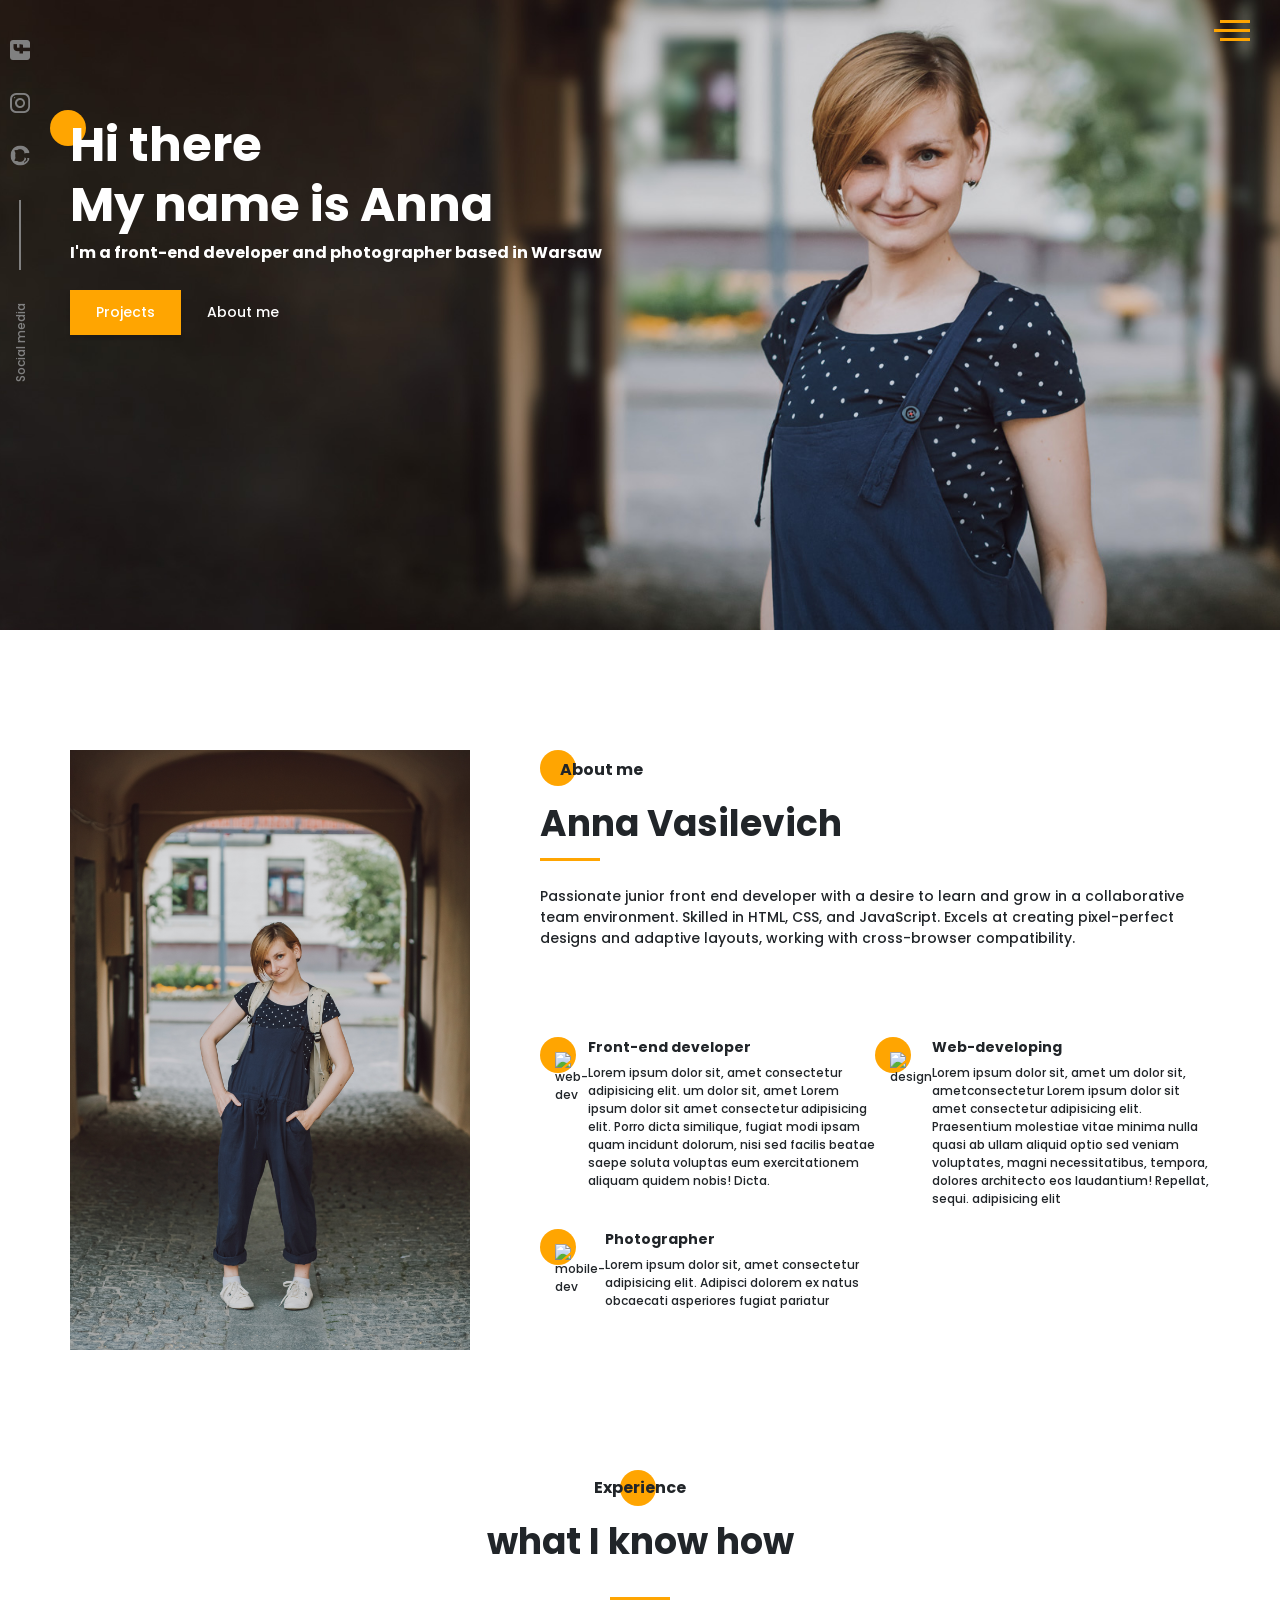
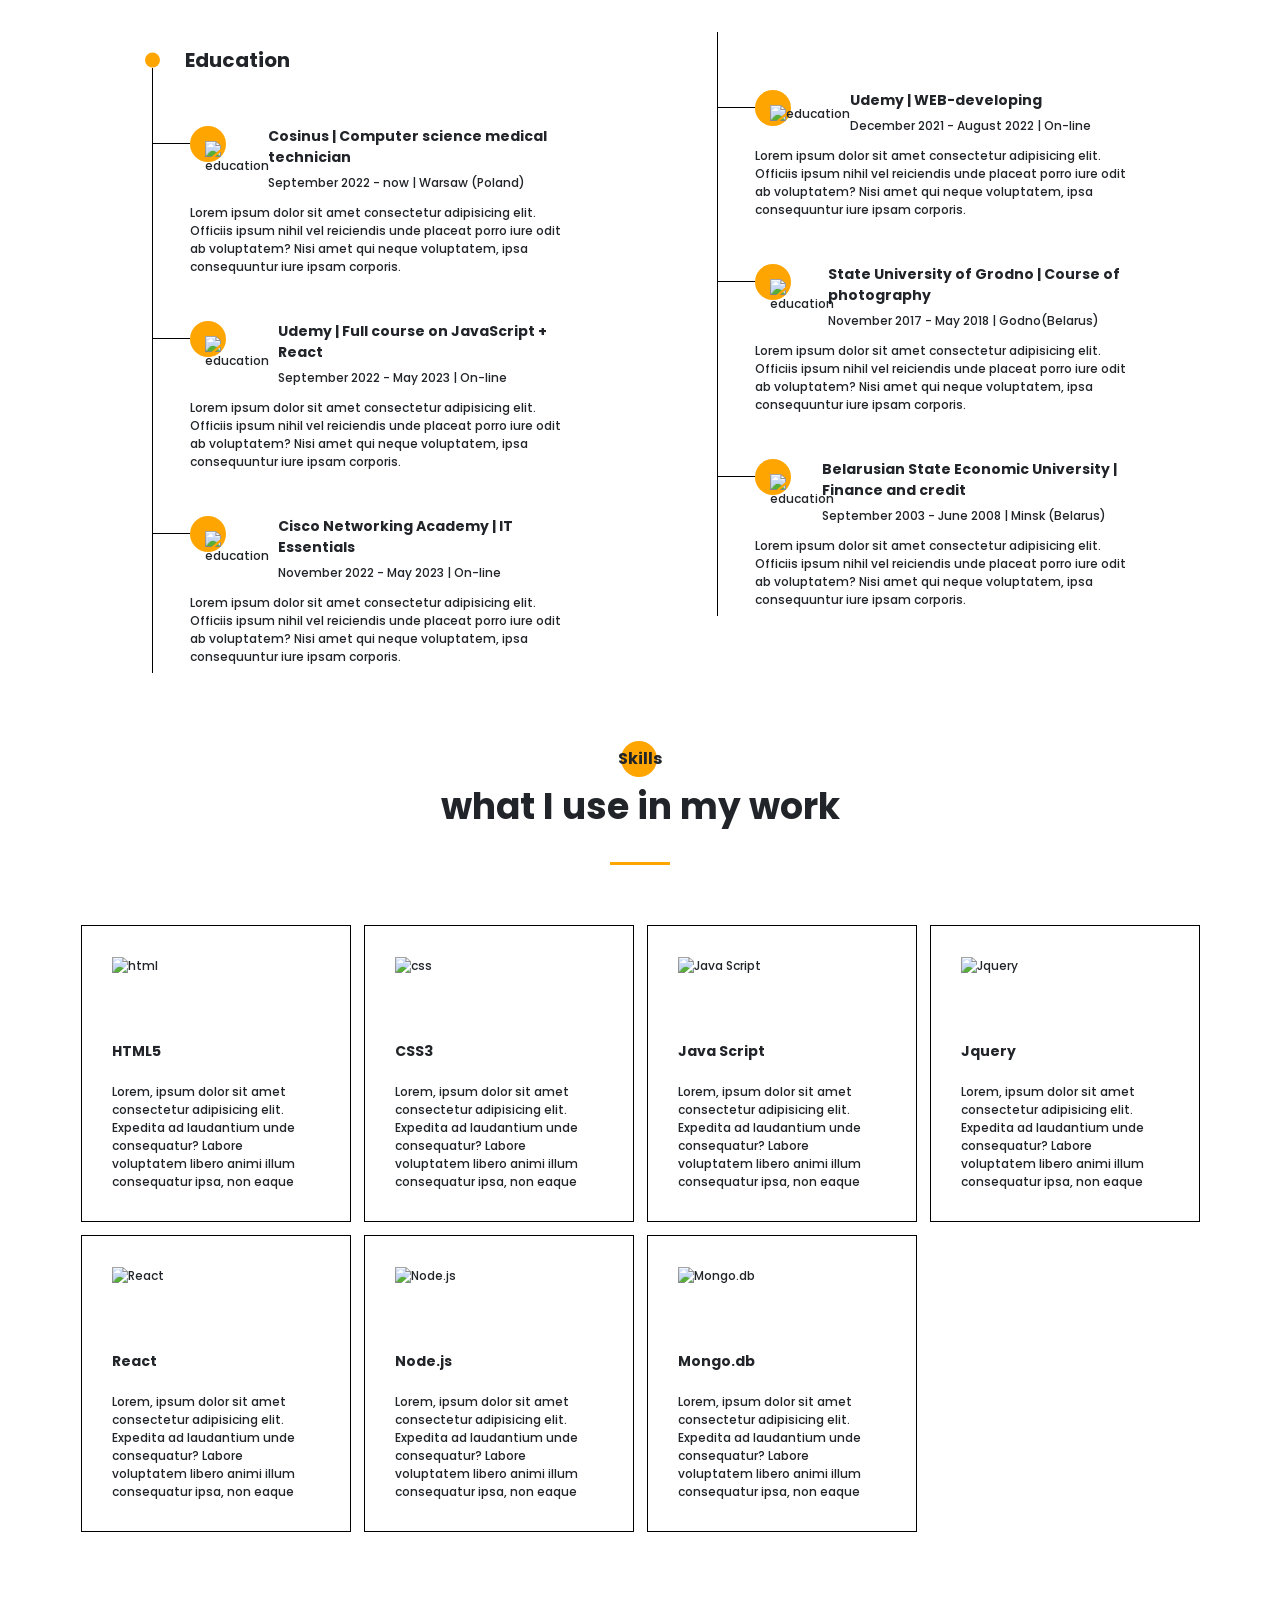
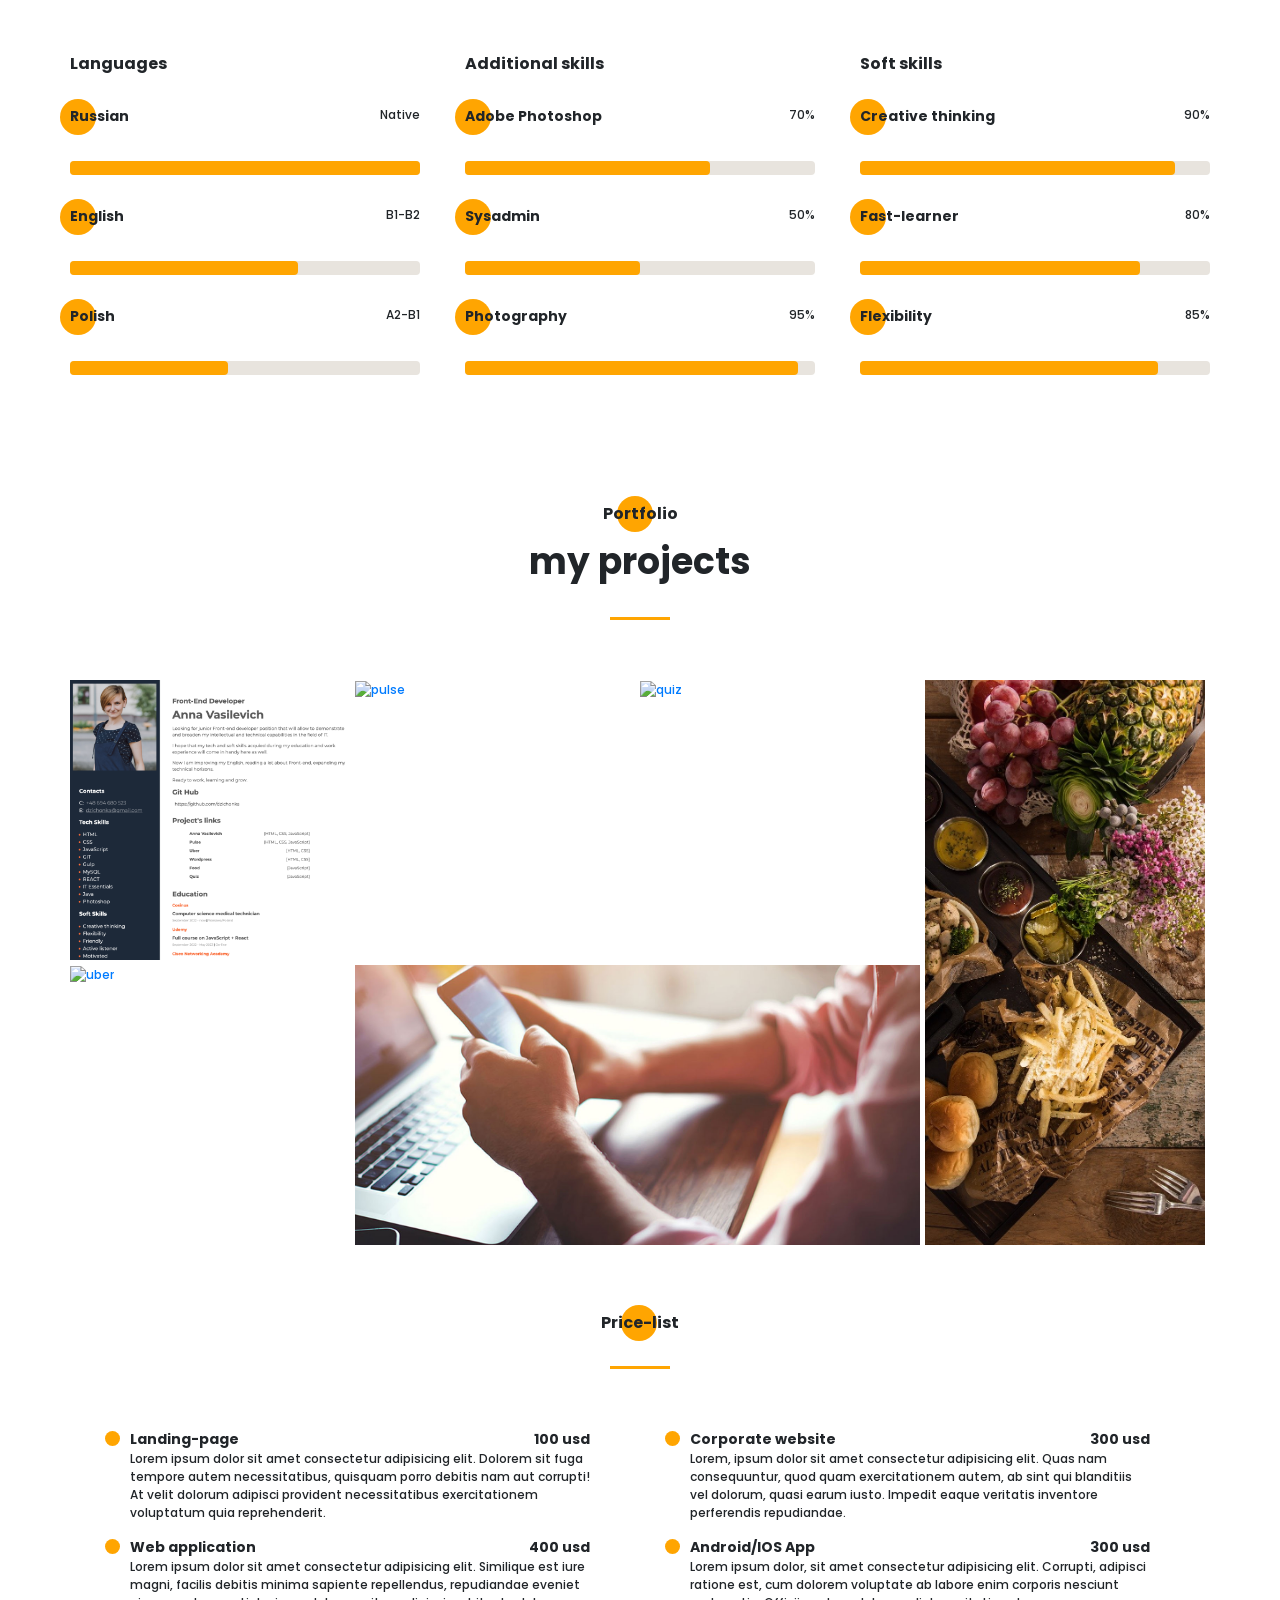
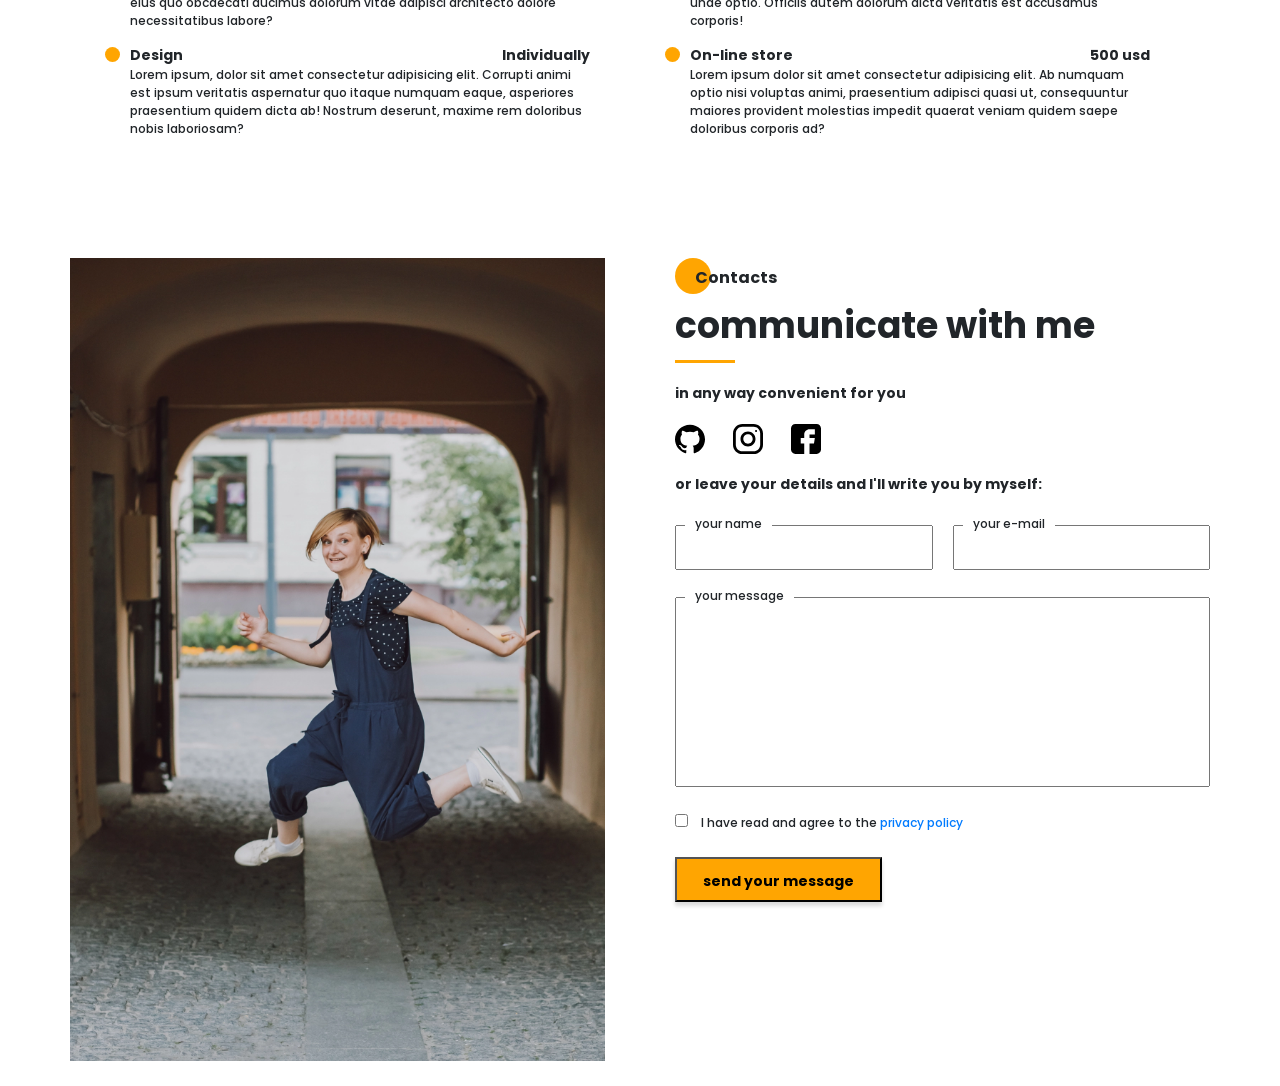
==== commit ac4d31a7: "media" ====
--- a/index.html
+++ b/index.html
@@ -130,7 +130,18 @@
     <section id="about" class="about">
         <div class="container">
             <div class="about__wrapper">
-                <img src="img/main_photo.jpg" alt="photo" class="about__photo">
+                <div class="about__photo">
+                    <picture>
+                        <source media="(max-width: 576px)" srcset="img/main_photo_min.JPG, img/main_photo.jpg 2x">
+                        <source media="(min-width: 577px)" srcset="img/main_photo.jpg">
+                        <img srcset="img/main_photo_min.JP, img/main_photo.jpg 2x" src="img/main_photo_min.JPG"
+                            alt="photo">
+                    </picture>
+                    <!-- <img srcset="img/main_photo_min.JP, img/main_photo.jpg 2x" src="img/main_photo_min.JPG" alt="photo"> -->
+                    <!-- <img srcset="img/main_photo_min.jpg 400w, 
+                    img/main_photo.jpg 1500w" sizes="(max-width: 576px) 300px,
+                    (min-width: 577px) 1500px" src="img/main_photo.JPG" alt="photo"> -->
+                </div>
                 <div class="about__descr">
                     <h2 class="about__title title title_fz16">About me</h2>
                     <div class="about__subtitle title title_fz36">Anna Vasilevich</div>
@@ -528,16 +539,26 @@
                 <div class="portfolio__header-divider divider"></div>
             </div>
             <div class="portfolio__links">
+
+                <a class="portfolio__item" target="_blank" href="https://luminous-kitten-cb359a.netlify.app/"><img
+                        src="img/works/CV.png" alt="CV"></a>
+
+                <a class="portfolio__item" target="_blank" href="https://lucky-monstera-896089.netlify.app/"><img
+                        src="img/works/pulse.jpg" alt="pulse"></a>
+
+                <a class="portfolio__item" target="_blank" href="https://incredible-manatee-0567a0.netlify.app/"><img
+                        src="https://ocdn.eu/pulscms-transforms/1/BNYk9kpTURBXy9iOTUzN2Q5NTZjODY4MjJmNWMwZmY3Njg2MzBiN2E3ZC5qcGeTlQMAH80D6M0CMpMFzQSwzQKkkwmmYjAyZTdmBt4AAaEwAQ/quiz.jpeg"
+                        alt="quiz"></a>
+
+                <a class="portfolio__item vertical" target="_blank"
+                    href="https://resilient-youtiao-8b2fd2.netlify.app/"><img src="img/works/food.jpg" alt="food"></a>
                 <a class="portfolio__item" target="_blank" href="https://superb-cannoli-ae43d1.netlify.app/"><img
                         src="img/works/uber.jpg" alt="uber"></a>
-                <a class="portfolio__item" target="_blank" href="https://lucky-monstera-896089.netlify.app/"><img
-                        src="img/works/pulse.jpg" alt="pulse"></a>
-                <a class="portfolio__item" target="_blank" href="#"><img src="img/works/bread.jpg" alt="bread"></a>
-                <a class="portfolio__item vertical" target="_blank" href="#"><img src="img/works/plans.jpg"
-                        alt="plans"></a>
-                <a class="portfolio__item" target="_blank" href="#"><img src="img/works/ipad.jpg" alt="ipad"></a>
-                <a class="portfolio__item horizontal" target="_blank" href="#"><img src="img/works/mac.jpg"
-                        alt="mac"></a>
+
+                <a class="portfolio__item horizontal" target="_blank"
+                    href="https://soft-madeleine-b3ad0c.netlify.app/"><img src="img/works/WordPress.jpg"
+                        alt="word press"></a>
+
             </div>
         </div>
     </section>
@@ -551,42 +572,42 @@
             <div class="price__wrapper">
                 <div class="price__item">
                     <div class="price__item-title title title_fz14">Landing-page</div>
-                    <div class="price__item-value title title_fz14">от 8000 руб.</div>
+                    <div class="price__item-value title title_fz14">100 usd</div>
                     <div class="price__item-descr">Lorem ipsum dolor sit amet consectetur adipisicing elit. Dolorem sit
                         fuga tempore autem necessitatibus, quisquam porro debitis nam aut corrupti! At velit dolorum
                         adipisci provident necessitatibus exercitationem voluptatum quia reprehenderit.</div>
                 </div>
                 <div class="price__item">
-                    <div class="price__item-title title title_fz14">Корпоративный сайт</div>
-                    <div class="price__item-value title title_fz14">от 20000 руб.</div>
+                    <div class="price__item-title title title_fz14">Corporate website</div>
+                    <div class="price__item-value title title_fz14">300 usd</div>
                     <div class="price__item-descr">Lorem, ipsum dolor sit amet consectetur adipisicing elit. Quas nam
                         consequuntur, quod quam exercitationem autem, ab sint qui blanditiis vel dolorum, quasi earum
                         iusto. Impedit eaque veritatis inventore perferendis repudiandae.</div>
                 </div>
                 <div class="price__item">
-                    <div class="price__item-title title title_fz14">Web-приложение</div>
-                    <div class="price__item-value title title_fz14">от 28000 руб.</div>
+                    <div class="price__item-title title title_fz14">Web application</div>
+                    <div class="price__item-value title title_fz14">400 usd</div>
                     <div class="price__item-descr">Lorem ipsum dolor sit amet consectetur adipisicing elit. Similique
                         est iure magni, facilis debitis minima sapiente repellendus, repudiandae eveniet eius quo
                         obcaecati ducimus dolorum vitae adipisci architecto dolore necessitatibus labore?</div>
                 </div>
                 <div class="price__item">
-                    <div class="price__item-title title title_fz14">Android/IOS Приложение</div>
-                    <div class="price__item-value title title_fz14">от 25000 руб.</div>
+                    <div class="price__item-title title title_fz14">Android/IOS App</div>
+                    <div class="price__item-value title title_fz14">300 usd</div>
                     <div class="price__item-descr">Lorem ipsum dolor, sit amet consectetur adipisicing elit. Corrupti,
                         adipisci ratione est, cum dolorem voluptate ab labore enim corporis nesciunt unde optio.
                         Officiis autem dolorum dicta veritatis est accusamus corporis!</div>
                 </div>
                 <div class="price__item">
-                    <div class="price__item-title title title_fz14">Дизайн</div>
-                    <div class="price__item-value title title_fz14">Индивидуально</div>
+                    <div class="price__item-title title title_fz14">Design</div>
+                    <div class="price__item-value title title_fz14">Individually</div>
                     <div class="price__item-descr">Lorem ipsum, dolor sit amet consectetur adipisicing elit. Corrupti
                         animi est ipsum veritatis aspernatur quo itaque numquam eaque, asperiores praesentium quidem
                         dicta ab! Nostrum deserunt, maxime rem doloribus nobis laboriosam?</div>
                 </div>
                 <div class="price__item">
-                    <div class="price__item-title title title_fz14">Интернет-магазин</div>
-                    <div class="price__item-value title title_fz14">от 35000 руб.</div>
+                    <div class="price__item-title title title_fz14">On-line store</div>
+                    <div class="price__item-value title title_fz14">500 usd</div>
                     <div class="price__item-descr">Lorem ipsum dolor sit amet consectetur adipisicing elit. Ab numquam
                         optio nisi voluptas animi, praesentium adipisci quasi ut, consequuntur maiores provident
                         molestias impedit quaerat veniam quidem saepe doloribus corporis ad?</div>
@@ -598,7 +619,16 @@
     <section id="contacts" class="contacts">
         <div class="container">
             <div class="contacts__wrapper">
-                <img src="img/main_contacts.jpg" alt="photo">
+                <div class="contacts__photo">
+                    <picture>
+                        <source type="image/webp" srcset="img/main_contacts.webp">
+
+                        <img src="img/main_contacts_min.JPG" alt="photo">
+                    </picture>
+                    <!-- <img srcset="img/main_contacts_min.JPG 400w, 
+                    img/main_contacts.jpg 1500w" sizes="(max-width: 576px) 300px,
+                    (min-width: 577px) 1000px" src="img/main_contacts.JPG" alt="photo"> -->
+                </div>
 
                 <div class="contacts__info">
                     <h2 class="contacts__title title title_fz16">Contacts</h2>
@@ -637,19 +667,27 @@
 
                     <form action="#" class="contacts__form">
                         <div class="contacts__input">
-                            <input id="name" type="text">
+                            <input name="name" required id="name" type="text">
                             <label for="name">your name</label>
                         </div>
                         <div class="contacts__input">
-                            <input id="email" type="email">
+                            <input name="email" required id="email" type="email">
                             <label for="email">your e-mail</label>
                         </div>
                         <div class="contacts__message">
-                            <textarea name="text" id="message"></textarea>
-                            <label for="message">your message</label>
-                        </div>
-                        <div>
+                            <textarea name="text" id="text"></textarea>
+                            <label for="text">your message</label>
+                        </div>
+                        <div class="contacts__triggers">
                             <button class="contacts__btn btn title title_fz14">send your message</button>
+
+                            <div class="contacts__privacy">
+                                <input required id="privacy" type="checkbox">
+                                <span>I have read and agree to the <a href="HTML/privacy.html" target="_blank">privacy
+                                        policy</a></span>
+                            </div>
+
+
                         </div>
                     </form>
 
@@ -674,6 +712,8 @@
             </div>
         </div>
     </div> -->
+    <!-- <script src="js/jquery.validate.min.js"></script>
+    <script src="js/jquery.maskedinput.min.js"></script> -->
     <script src="js/script.js"></script>
 </body>
 
